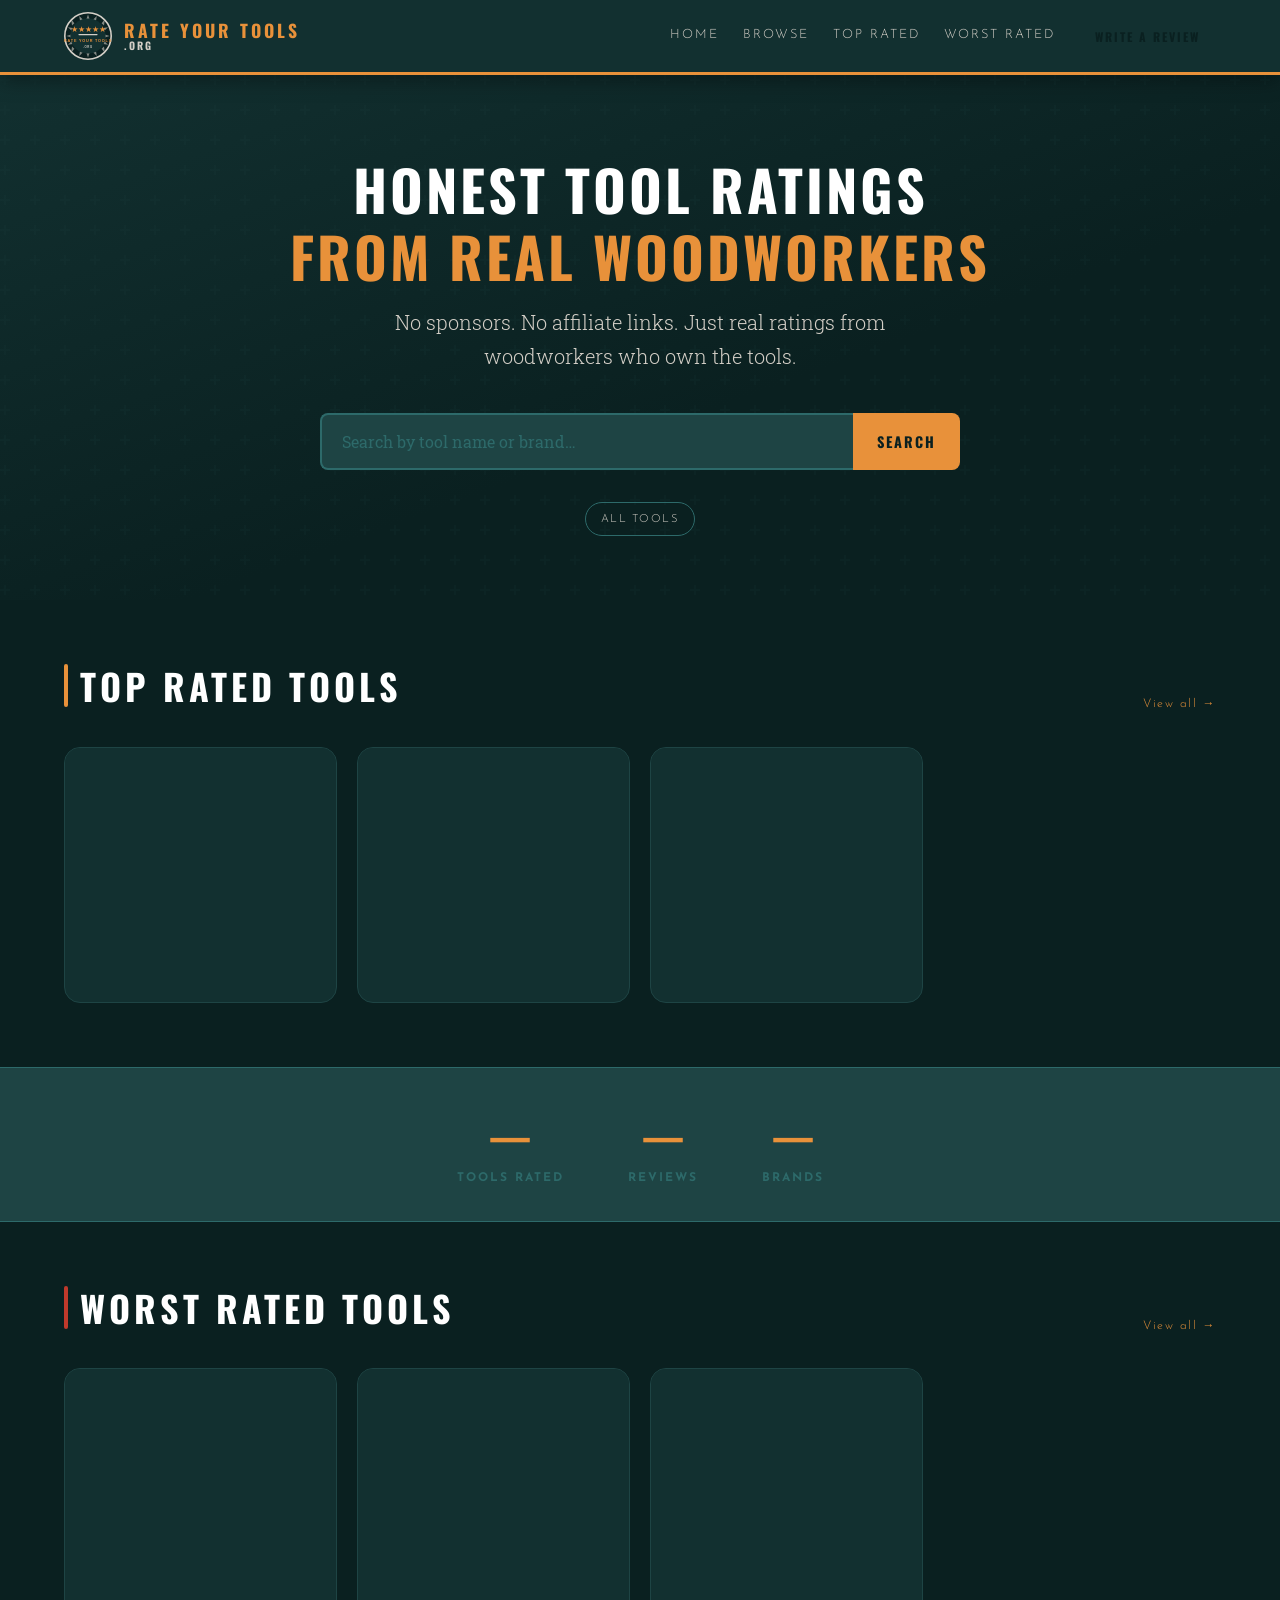
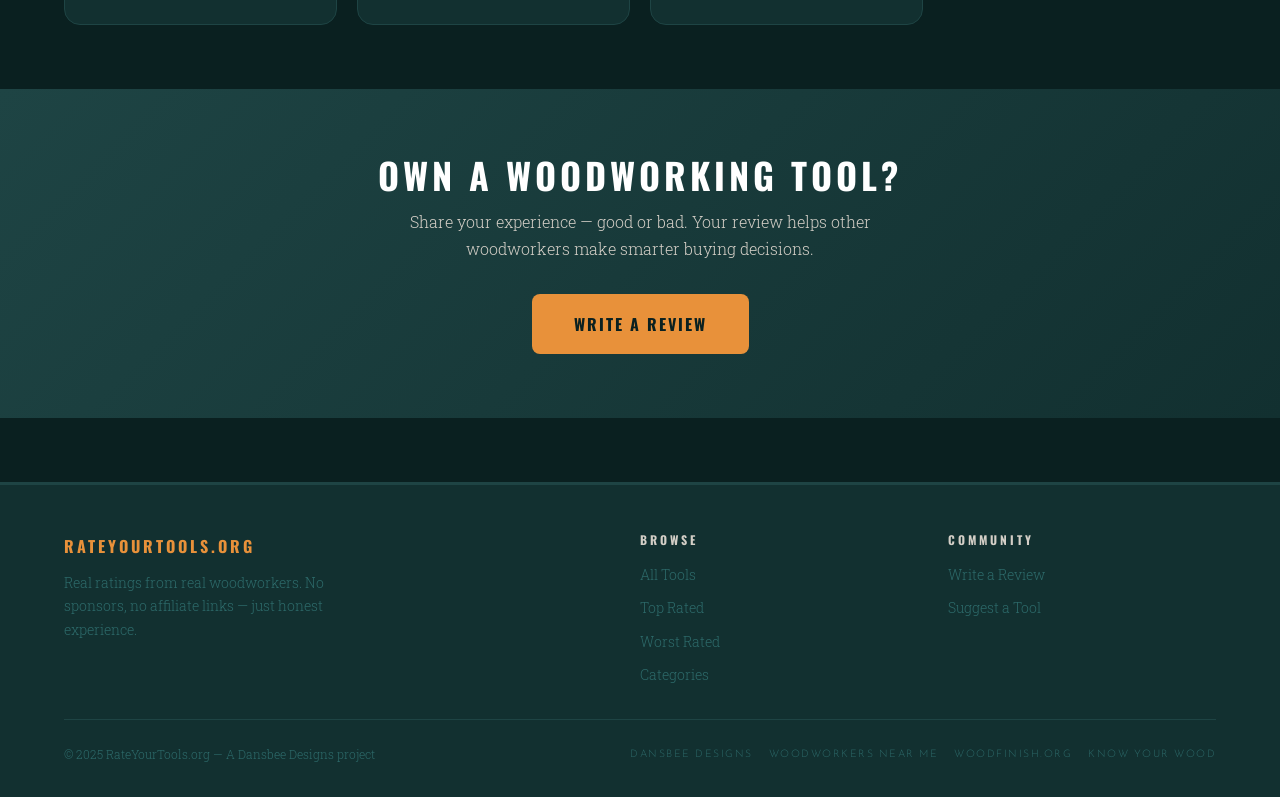
==== index.html @ c6b9b3d8 "Initial commit" ====
<!DOCTYPE html>
<html lang="en">
<head>
  <meta charset="UTF-8">
  <meta name="viewport" content="width=device-width, initial-scale=1.0">
  <title>RateYourTools.org — Honest Woodworking Tool Reviews</title>
  <meta name="description" content="Real ratings from real woodworkers. Search thousands of tools, compare brands, and find out what actually works in the shop.">
  <meta property="og:title" content="RateYourTools.org">
  <meta property="og:description" content="Honest woodworking tool ratings from real woodworkers.">
  <meta property="og:type" content="website">
  <link rel="stylesheet" href="/css/style.css">
  <link rel="icon" href="data:image/svg+xml,<svg xmlns='http://www.w3.org/2000/svg' viewBox='0 0 100 100'><text y='.9em' font-size='90'>⭐</text></svg>">
</head>
<body>

<!-- ─── Header ─────────────────────────────────────────────────────────── -->
<header class="site-header">
  <div class="container">
    <a href="/" class="site-logo">
      <svg viewBox="0 0 120 120" xmlns="http://www.w3.org/2000/svg" aria-label="RateYourTools logo">
        <!-- Outer ring -->
        <circle cx="60" cy="60" r="58" fill="#0A2020" stroke="#D4CFC7" stroke-width="4"/>
        <!-- Saw blade teeth (24 teeth) -->
        <g fill="#D4CFC7" opacity="0.6">
          <polygon points="60,6 64,18 56,18"/>
          <polygon points="60,114 64,102 56,102"/>
          <polygon points="6,60 18,64 18,56"/>
          <polygon points="114,60 102,64 102,56"/>
          <polygon points="18,18 26,28 20,34"/>
          <polygon points="102,18 94,28 100,34"/>
          <polygon points="18,102 26,92 20,86"/>
          <polygon points="102,102 94,92 100,86"/>
          <polygon points="10,38 22,40 19,47"/>
          <polygon points="110,38 98,40 101,47"/>
          <polygon points="10,82 22,80 19,73"/>
          <polygon points="110,82 98,80 101,73"/>
          <polygon points="38,10 40,22 47,19"/>
          <polygon points="82,10 80,22 73,19"/>
          <polygon points="38,110 40,98 47,101"/>
          <polygon points="82,110 80,98 73,101"/>
        </g>
        <!-- Inner circle -->
        <circle cx="60" cy="60" r="44" fill="#123030"/>
        <!-- Stars (5 stars) -->
        <g fill="#E8913A" font-size="16" text-anchor="middle">
          <text x="60" y="50" font-family="Arial" font-size="20">★★★★★</text>
        </g>
        <!-- Center wrench/tool icon area -->
        <rect x="36" y="55" width="48" height="3" rx="1.5" fill="#D4CFC7"/>
        <!-- Text -->
        <text x="60" y="76" font-family="Arial" font-weight="700" font-size="9.5"
              fill="#E8913A" text-anchor="middle" letter-spacing="2">RATE YOUR TOOLS</text>
        <text x="60" y="89" font-family="Arial" font-weight="700" font-size="7"
              fill="#D4CFC7" text-anchor="middle" letter-spacing="1.5">.ORG</text>
      </svg>
      <div class="site-logo-text">
        Rate Your Tools
        <span>.org</span>
      </div>
    </a>
    <button class="hamburger" aria-label="Menu" aria-expanded="false">
      <span></span><span></span><span></span>
    </button>
    <nav class="site-nav">
      <a href="/">Home</a>
      <a href="/browse.html">Browse</a>
      <a href="/browse.html?sort=top">Top Rated</a>
      <a href="/browse.html?sort=worst">Worst Rated</a>
      <button class="btn btn-outline btn-sm nav-cta" id="write-review-nav">Write a Review</button>
    </nav>
  </div>
</header>

<!-- ─── Hero ───────────────────────────────────────────────────────────── -->
<section class="hero">
  <div class="container">
    <h1>Honest Tool Ratings<br><span class="text-amber">From Real Woodworkers</span></h1>
    <p class="hero-tagline">No sponsors. No affiliate links. Just real ratings from woodworkers who own the tools.</p>

    <div class="search-bar">
      <input type="search" id="search-input" placeholder="Search by tool name or brand…" autocomplete="off" aria-label="Search tools">
      <button id="search-btn" aria-label="Search">SEARCH</button>
    </div>

    <div class="category-pills" id="category-pills">
      <a href="/browse.html" class="pill">All Tools</a>
      <!-- Populated by JS -->
    </div>
  </div>
</section>

<!-- ─── Top Rated ──────────────────────────────────────────────────────── -->
<section class="section">
  <div class="container">
    <div class="section-header">
      <h2><span class="accent-bar"></span>Top Rated Tools</h2>
      <a href="/browse.html?sort=top">View all →</a>
    </div>
    <div class="tools-grid" id="top-tools">
      <!-- Skeleton placeholders -->
      <div class="tool-card" style="pointer-events:none">
        <div class="skeleton" style="aspect-ratio:16/9"></div>
        <div class="tool-card-body" style="gap:.75rem">
          <div class="skeleton" style="height:12px;width:60%"></div>
          <div class="skeleton" style="height:18px;width:85%"></div>
          <div class="skeleton" style="height:12px;width:40%"></div>
        </div>
      </div>
      <div class="tool-card" style="pointer-events:none">
        <div class="skeleton" style="aspect-ratio:16/9"></div>
        <div class="tool-card-body" style="gap:.75rem">
          <div class="skeleton" style="height:12px;width:60%"></div>
          <div class="skeleton" style="height:18px;width:85%"></div>
          <div class="skeleton" style="height:12px;width:40%"></div>
        </div>
      </div>
      <div class="tool-card" style="pointer-events:none">
        <div class="skeleton" style="aspect-ratio:16/9"></div>
        <div class="tool-card-body" style="gap:.75rem">
          <div class="skeleton" style="height:12px;width:60%"></div>
          <div class="skeleton" style="height:18px;width:85%"></div>
          <div class="skeleton" style="height:12px;width:40%"></div>
        </div>
      </div>
    </div>
  </div>
</section>

<!-- ─── Stats Banner ───────────────────────────────────────────────────── -->
<div style="background:var(--teal-accent);border-top:1px solid var(--teal-mid);border-bottom:1px solid var(--teal-mid);padding:2rem 0;">
  <div class="container" style="display:flex;justify-content:center;gap:4rem;flex-wrap:wrap;text-align:center;">
    <div>
      <div style="font-family:var(--font-display);font-size:2.5rem;font-weight:700;color:var(--amber)" id="stat-tools">—</div>
      <div class="label text-muted">Tools Rated</div>
    </div>
    <div>
      <div style="font-family:var(--font-display);font-size:2.5rem;font-weight:700;color:var(--amber)" id="stat-reviews">—</div>
      <div class="label text-muted">Reviews</div>
    </div>
    <div>
      <div style="font-family:var(--font-display);font-size:2.5rem;font-weight:700;color:var(--amber)" id="stat-brands">—</div>
      <div class="label text-muted">Brands</div>
    </div>
  </div>
</div>

<!-- ─── Worst Rated ────────────────────────────────────────────────────── -->
<section class="section">
  <div class="container">
    <div class="section-header">
      <h2><span class="accent-bar" style="background:var(--red)"></span>Worst Rated Tools</h2>
      <a href="/browse.html?sort=worst">View all →</a>
    </div>
    <div class="tools-grid" id="worst-tools">
      <!-- Skeleton -->
      <div class="tool-card" style="pointer-events:none">
        <div class="skeleton" style="aspect-ratio:16/9"></div>
        <div class="tool-card-body" style="gap:.75rem">
          <div class="skeleton" style="height:12px;width:60%"></div>
          <div class="skeleton" style="height:18px;width:85%"></div>
          <div class="skeleton" style="height:12px;width:40%"></div>
        </div>
      </div>
      <div class="tool-card" style="pointer-events:none">
        <div class="skeleton" style="aspect-ratio:16/9"></div>
        <div class="tool-card-body" style="gap:.75rem">
          <div class="skeleton" style="height:12px;width:60%"></div>
          <div class="skeleton" style="height:18px;width:85%"></div>
          <div class="skeleton" style="height:12px;width:40%"></div>
        </div>
      </div>
      <div class="tool-card" style="pointer-events:none">
        <div class="skeleton" style="aspect-ratio:16/9"></div>
        <div class="tool-card-body" style="gap:.75rem">
          <div class="skeleton" style="height:12px;width:60%"></div>
          <div class="skeleton" style="height:18px;width:85%"></div>
          <div class="skeleton" style="height:12px;width:40%"></div>
        </div>
      </div>
    </div>
  </div>
</section>

<!-- ─── CTA ────────────────────────────────────────────────────────────── -->
<section style="background:linear-gradient(135deg,var(--teal-accent),var(--teal-dark));padding:4rem 0;text-align:center;">
  <div class="container">
    <h2 style="margin-bottom:.75rem">Own a Woodworking Tool?</h2>
    <p style="color:var(--cream);margin-bottom:2rem;max-width:480px;margin-left:auto;margin-right:auto;">
      Share your experience — good or bad. Your review helps other woodworkers make smarter buying decisions.
    </p>
    <button class="btn btn-primary" id="write-review-cta" style="font-size:1rem;padding:1rem 2.5rem">
      Write a Review
    </button>
  </div>
</section>

<!-- ─── Footer ─────────────────────────────────────────────────────────── -->
<footer class="site-footer">
  <div class="container">
    <div class="footer-grid">
      <div class="footer-brand">
        <div style="font-family:var(--font-display);font-weight:700;letter-spacing:3px;font-size:1rem;color:var(--amber)">RATEYOURTOOLS.ORG</div>
        <p>Real ratings from real woodworkers. No sponsors, no affiliate links — just honest experience.</p>
      </div>
      <div class="footer-links">
        <h4>Browse</h4>
        <ul>
          <li><a href="/browse.html">All Tools</a></li>
          <li><a href="/browse.html?sort=top">Top Rated</a></li>
          <li><a href="/browse.html?sort=worst">Worst Rated</a></li>
          <li><a href="/browse.html?view=categories">Categories</a></li>
        </ul>
      </div>
      <div class="footer-links">
        <h4>Community</h4>
        <ul>
          <li><a href="#" id="footer-write-review">Write a Review</a></li>
          <li><a href="#" id="footer-suggest">Suggest a Tool</a></li>
        </ul>
      </div>
    </div>
    <div class="footer-bottom">
      <p>© 2025 RateYourTools.org — A Dansbee Designs project</p>
      <div class="constellation-links">
        <a href="https://dansbeedesigns.com" target="_blank" rel="noopener">Dansbee Designs</a>
        <a href="https://woodworkersnearme.org" target="_blank" rel="noopener">Woodworkers Near Me</a>
        <a href="https://woodfinish.org" target="_blank" rel="noopener">WoodFinish.org</a>
        <a href="https://knowyourwood.com" target="_blank" rel="noopener">Know Your Wood</a>
      </div>
    </div>
  </div>
</footer>

<!-- ─── Auth Modal (injected by JS) ───────────────────────────────────── -->
<!-- ─── Review Modal ───────────────────────────────────────────────────── -->
<div class="modal-backdrop" id="review-modal" role="dialog" aria-modal="true">
  <div class="modal" style="max-width:640px">
    <div class="modal-header">
      <span class="modal-title">Write a Review</span>
      <button class="modal-close" aria-label="Close">✕</button>
    </div>
    <div class="modal-body">
      <p style="font-size:.85rem;color:var(--teal-mid);margin-bottom:1.25rem">
        Start typing to find the tool you want to review.
      </p>
      <div class="form-group">
        <label for="review-tool-search">Search for a Tool</label>
        <input type="search" id="review-tool-search" class="form-control" placeholder="e.g. DeWalt DWE7491RS…">
        <div id="review-tool-results" style="margin-top:.5rem;display:flex;flex-direction:column;gap:.25rem;max-height:200px;overflow-y:auto"></div>
      </div>
      <div id="review-form-inner" class="hidden">
        <div id="review-selected-tool" style="background:var(--teal-accent);border-radius:8px;padding:.75rem 1rem;margin-bottom:1rem;font-size:.9rem">
        </div>
        <div class="form-group">
          <label>Your Rating</label>
          <div id="review-stars-container"></div>
          <input type="hidden" id="review-rating" value="0">
        </div>
        <div class="form-group">
          <label for="review-title">Review Title (optional)</label>
          <input type="text" id="review-title" class="form-control" placeholder="e.g. Great saw for the price" maxlength="120">
        </div>
        <div class="form-group">
          <label for="review-body">Your Review</label>
          <textarea id="review-body" class="form-control" rows="5" placeholder="What did you like or dislike? How long have you owned it? Would you buy it again?" maxlength="3000"></textarea>
          <div style="text-align:right;font-size:.75rem;color:var(--teal-mid);margin-top:.25rem"><span id="review-char-count">0</span>/3000</div>
        </div>
        <div class="form-group">
          <label>Photos & Videos (optional — max 5)</label>
          <div class="upload-zone" id="upload-zone">
            <input type="file" id="upload-input" multiple accept="image/jpeg,image/png,image/webp,video/mp4,video/quicktime,video/webm">
            <div style="font-size:2rem;margin-bottom:.5rem">📷</div>
            <div>Click or drag to upload</div>
            <div class="upload-zone-label">JPEG, PNG, WebP up to 10 MB &nbsp;·&nbsp; MP4, MOV, WebM up to 200 MB</div>
          </div>
          <div class="upload-previews" id="upload-previews"></div>
        </div>
      </div>
    </div>
    <div class="modal-footer" id="review-modal-footer">
      <button class="btn btn-ghost btn-sm modal-close">Cancel</button>
      <button class="btn btn-primary" id="review-submit" disabled>Submit Review</button>
    </div>
  </div>
</div>

<!-- ─── Suggest Tool Modal ─────────────────────────────────────────────── -->
<div class="modal-backdrop" id="suggest-modal" role="dialog" aria-modal="true">
  <div class="modal">
    <div class="modal-header">
      <span class="modal-title">Suggest a Tool</span>
      <button class="modal-close" aria-label="Close">✕</button>
    </div>
    <div class="modal-body">
      <p style="font-size:.85rem;color:var(--cream);margin-bottom:1.25rem">
        Don't see a tool listed? Let us know and we'll add it.
      </p>
      <div class="form-group">
        <label for="suggest-brand">Brand</label>
        <input type="text" id="suggest-brand" class="form-control" placeholder="e.g. SawStop" maxlength="80">
      </div>
      <div class="form-group">
        <label for="suggest-name">Tool Name / Model</label>
        <input type="text" id="suggest-name" class="form-control" placeholder="e.g. Contractor Table Saw ICS51230" maxlength="160">
      </div>
      <div class="form-group">
        <label for="suggest-category">Category (optional)</label>
        <input type="text" id="suggest-category" class="form-control" placeholder="e.g. Table Saw" maxlength="80">
      </div>
    </div>
    <div class="modal-footer">
      <button class="btn btn-ghost btn-sm modal-close">Cancel</button>
      <button class="btn btn-primary" id="suggest-submit">Submit Suggestion</button>
    </div>
  </div>
</div>

<script type="module">
import { API, Auth, toast, openModal, closeModal, requireAuth, injectAuthModal, renderStars, initInteractiveStars, getParam } from '/js/main.js';

injectAuthModal();

// ── Category pills ─────────────────────────────────────────────────────
async function loadCategories() {
  try {
    const { categories } = await API.get('/tools', { mode: 'categories' });
    const pills = document.getElementById('category-pills');
    categories.slice(0, 12).forEach(c => {
      const a = document.createElement('a');
      a.href = `/browse.html?category=${c.slug}`;
      a.className = 'pill';
      a.textContent = `${c.icon} ${c.name}`;
      pills.appendChild(a);
    });
  } catch {}
}

// ── Tool card renderer ─────────────────────────────────────────────────
function toolCard(tool, rank, worst = false) {
  const avg  = tool.avg_rating ?? 0;
  const href = `/tool.html?slug=${tool.slug}`;
  return `
    <a href="${href}" class="tool-card">
      <div class="tool-card-image">
        ${tool.image_url
          ? `<img src="${tool.image_url}" alt="${tool.name}" loading="lazy">`
          : `<span class="no-image">🔧</span>`}
        <span class="rank-badge${worst ? ' worst' : ''}">#${rank}</span>
      </div>
      <div class="tool-card-body">
        <div class="tool-card-brand">${tool.brand_name || ''}</div>
        <div class="tool-card-name">${tool.name}</div>
        <div class="tool-card-category">${tool.category_name || ''}</div>
        <div class="tool-card-footer">
          <span class="d-flex align-center gap-1">
            ${renderStars(avg)}
            <span class="rating-avg">${avg ? avg.toFixed(1) : '—'}</span>
          </span>
          <span class="review-count">${tool.review_count} review${tool.review_count !== 1 ? 's' : ''}</span>
        </div>
      </div>
    </a>`;
}

// ── Load top & worst ───────────────────────────────────────────────────
async function loadRankings() {
  try {
    const [topData, worstData, allData] = await Promise.all([
      API.get('/tools', { sort: 'top',    limit: 4 }),
      API.get('/tools', { sort: 'worst',  limit: 4 }),
      API.get('/tools', { limit: 1 }),
    ]);

    const topEl   = document.getElementById('top-tools');
    const worstEl = document.getElementById('worst-tools');

    topEl.innerHTML = topData.tools.length
      ? topData.tools.map((t, i) => toolCard(t, i + 1)).join('')
      : `<div class="empty-state"><div class="icon">🔧</div><h3>No reviews yet</h3><p>Be the first to rate a tool!</p></div>`;

    worstEl.innerHTML = worstData.tools.length
      ? worstData.tools.map((t, i) => toolCard(t, i + 1, true)).join('')
      : `<div class="empty-state"><div class="icon">🔧</div><h3>No reviews yet</h3><p>Be the first to rate a tool!</p></div>`;

    // Stats
    const brandsData = await API.get('/tools', { mode: 'brands' });
    document.getElementById('stat-tools').textContent   = allData.total.toLocaleString();
    document.getElementById('stat-brands').textContent  = brandsData.brands.filter(b => b.tool_count > 0).length.toLocaleString();

    // Count reviews (rough: sum from top tools for now)
    const reviewSum = topData.tools.reduce((s, t) => s + t.review_count, 0);
    document.getElementById('stat-reviews').textContent = (reviewSum > 0 ? reviewSum : '—').toLocaleString?.() ?? '—';
  } catch (err) {
    console.error(err);
  }
}

// ── Search ─────────────────────────────────────────────────────────────
document.getElementById('search-btn').addEventListener('click', doSearch);
document.getElementById('search-input').addEventListener('keydown', e => { if (e.key === 'Enter') doSearch(); });
function doSearch() {
  const q = document.getElementById('search-input').value.trim();
  if (q) location.href = `/browse.html?q=${encodeURIComponent(q)}`;
}

// ── Write Review flow ──────────────────────────────────────────────────
let selectedTool = null;
let uploadedUrls = [];
let starRating   = 0;

function openReviewModal() {
  requireAuth(() => {
    openModal('review-modal');
    initReviewForm();
  });
}
document.getElementById('write-review-nav').addEventListener('click', openReviewModal);
document.getElementById('write-review-cta').addEventListener('click', openReviewModal);
document.getElementById('footer-write-review').addEventListener('click', e => { e.preventDefault(); openReviewModal(); });

function initReviewForm() {
  // Star rating
  const starsEl = document.getElementById('review-stars-container');
  starsEl.innerHTML = renderStars(0, true);
  const starCtrl = initInteractiveStars(starsEl, val => {
    starRating = val;
    document.getElementById('review-rating').value = val;
    document.getElementById('review-submit').disabled = !selectedTool || val === 0;
  });

  // Char counter
  document.getElementById('review-body').addEventListener('input', function() {
    document.getElementById('review-char-count').textContent = this.value.length;
  });

  // Upload zone
  const zone  = document.getElementById('upload-zone');
  const input = document.getElementById('upload-input');
  zone.addEventListener('click', () => input.click());
  zone.addEventListener('dragover', e => { e.preventDefault(); zone.classList.add('drag-over'); });
  zone.addEventListener('dragleave', () => zone.classList.remove('drag-over'));
  zone.addEventListener('drop', e => {
    e.preventDefault();
    zone.classList.remove('drag-over');
    handleFiles([...e.dataTransfer.files]);
  });
  input.addEventListener('change', () => handleFiles([...input.files]));
}

async function handleFiles(files) {
  if (!Auth.isLoggedIn()) return;
  const previews = document.getElementById('upload-previews');
  for (const file of files) {
    if (uploadedUrls.length >= 5) { toast('Maximum 5 files allowed', 'error'); break; }
    const isVideo = file.type.startsWith('video/');
    const previewItem = document.createElement('div');
    previewItem.className = 'upload-preview-item';
    previewItem.innerHTML = `<div class="skeleton" style="width:80px;height:80px;border-radius:8px"></div>`;
    previews.appendChild(previewItem);
    try {
      const { url } = await API.upload(file);
      uploadedUrls.push(url);
      previewItem.innerHTML = isVideo
        ? `<video src="${url}" style="width:80px;height:80px;object-fit:cover;border-radius:8px;border:2px solid var(--teal-mid)"></video>
           <span class="upload-preview-remove" data-url="${url}">✕</span>`
        : `<img src="${url}" alt="Upload">
           <span class="upload-preview-remove" data-url="${url}">✕</span>`;
      previewItem.querySelector('.upload-preview-remove').addEventListener('click', () => {
        uploadedUrls = uploadedUrls.filter(u => u !== url);
        previewItem.remove();
      });
    } catch (err) {
      previewItem.remove();
      toast(err.message, 'error');
    }
  }
}

// Tool search in review modal
let searchTimeout;
document.getElementById('review-tool-search').addEventListener('input', function() {
  clearTimeout(searchTimeout);
  const q = this.value.trim();
  if (q.length < 2) { document.getElementById('review-tool-results').innerHTML = ''; return; }
  searchTimeout = setTimeout(async () => {
    try {
      const { tools } = await API.get('/tools', { q, limit: 8 });
      const results = document.getElementById('review-tool-results');
      results.innerHTML = tools.map(t => `
        <div class="tool-result-item" data-id="${t.id}" data-name="${t.brand_name} ${t.name}" data-slug="${t.slug}"
             style="padding:.5rem .75rem;border-radius:6px;cursor:pointer;font-size:.9rem;border:1px solid var(--teal-accent);
                    color:var(--cream);background:var(--teal-accent);transition:all .15s">
          <strong style="color:var(--amber)">${t.brand_name}</strong> ${t.name}
          <span style="float:right;font-size:.75rem;color:var(--teal-mid)">${t.category_name}</span>
        </div>`).join('') || `<div style="font-size:.85rem;color:var(--teal-mid);padding:.5rem">No results. <a href="#" id="suggest-from-review">Suggest this tool?</a></div>`;

      results.querySelectorAll('.tool-result-item').forEach(el => {
        el.addEventListener('mouseenter', () => el.style.borderColor = 'var(--amber)');
        el.addEventListener('mouseleave', () => el.style.borderColor = 'var(--teal-accent)');
        el.addEventListener('click', () => selectTool({ id: el.dataset.id, name: el.dataset.name, slug: el.dataset.slug }));
      });

      document.getElementById('suggest-from-review')?.addEventListener('click', e => {
        e.preventDefault();
        closeModal('review-modal');
        openSuggestModal();
      });
    } catch {}
  }, 300);
});

function selectTool(tool) {
  selectedTool = tool;
  document.getElementById('review-tool-search').value = '';
  document.getElementById('review-tool-results').innerHTML = '';
  document.getElementById('review-selected-tool').innerHTML =
    `<strong style="color:var(--amber)">Reviewing:</strong> ${tool.name}
     <a href="#" style="float:right;font-size:.8rem;color:var(--teal-mid)" id="clear-tool">Change</a>`;
  document.getElementById('review-form-inner').classList.remove('hidden');
  document.getElementById('clear-tool').addEventListener('click', e => {
    e.preventDefault(); selectedTool = null; starRating = 0;
    document.getElementById('review-form-inner').classList.add('hidden');
    document.getElementById('review-submit').disabled = true;
    uploadedUrls = [];
    document.getElementById('upload-previews').innerHTML = '';
  });
  if (starRating > 0) document.getElementById('review-submit').disabled = false;
}

document.getElementById('review-submit').addEventListener('click', async function() {
  if (!selectedTool || !starRating) return;
  const body = document.getElementById('review-body').value.trim();
  if (body.length < 10) { toast('Please write at least 10 characters in your review.', 'error'); return; }

  this.disabled = true;
  this.innerHTML = `<span class="spinner"></span> Submitting…`;
  try {
    await API.post('/reviews', {
      tool_id:    Number(selectedTool.id),
      rating:     starRating,
      title:      document.getElementById('review-title').value.trim(),
      body,
      media_urls: uploadedUrls,
    });
    closeModal('review-modal');
    toast('Review submitted! Thank you.', 'success');
    setTimeout(() => location.href = `/tool.html?slug=${selectedTool.slug}`, 1500);
  } catch (err) {
    this.disabled = false;
    this.textContent = 'Submit Review';
    toast(err.message, 'error');
  }
});

// ── Suggest Tool ───────────────────────────────────────────────────────
function openSuggestModal() {
  requireAuth(() => openModal('suggest-modal'));
}
document.getElementById('footer-suggest').addEventListener('click', e => { e.preventDefault(); openSuggestModal(); });

document.getElementById('suggest-submit').addEventListener('click', async function() {
  const brand    = document.getElementById('suggest-brand').value.trim();
  const name     = document.getElementById('suggest-name').value.trim();
  const category = document.getElementById('suggest-category').value.trim();
  if (!brand || !name) { toast('Brand and tool name are required.', 'error'); return; }
  this.disabled = true;
  try {
    const { message } = await API.post('/suggest', { brand, name, category });
    closeModal('suggest-modal');
    toast(message, 'success', 6000);
  } catch (err) {
    this.disabled = false;
    toast(err.message, 'error');
  }
});

// ── Init ───────────────────────────────────────────────────────────────
loadCategories();
loadRankings();
</script>
</body>
</html>
---- css/style.css ----
/* ─── RateYourTools.org — Brand CSS ─────────────────────────────────────────
   Colors from Dansbee Designs brand kit v3.1
   Fonts: Oswald (headings), Roboto Slab (body), Josefin Sans (labels)
   ──────────────────────────────────────────────────────────────────────────── */

@import url('https://fonts.googleapis.com/css2?family=Oswald:wght@400;600;700&family=Roboto+Slab:wght@300;400&family=Josefin+Sans:wght@700&display=swap');

/* ─── CSS Custom Properties ──────────────────────────────────────────────── */
:root {
  --teal-darkest:  #0A2020;
  --teal-dark:     #123030;
  --teal-mid:      #2D6A6A;
  --teal-accent:   #1e4444;
  --amber:         #E8913A;
  --amber-light:   #e8c49a;
  --red:           #C0392B;
  --cream:         #D4CFC7;
  --white:         #ffffff;

  --font-display: 'Oswald', sans-serif;
  --font-body:    'Roboto Slab', serif;
  --font-label:   'Josefin Sans', sans-serif;

  --radius:  8px;
  --radius-lg: 16px;
  --shadow:  0 4px 20px rgba(0,0,0,0.4);
  --transition: 200ms ease;
}

/* ─── Reset ──────────────────────────────────────────────────────────────── */
*, *::before, *::after { box-sizing: border-box; margin: 0; padding: 0; }
html { scroll-behavior: smooth; }
body {
  background: var(--teal-darkest);
  color: var(--cream);
  font-family: var(--font-body);
  font-weight: 300;
  line-height: 1.7;
  min-height: 100vh;
}
a { color: var(--amber); text-decoration: none; transition: color var(--transition); }
a:hover { color: var(--amber-light); }
img { max-width: 100%; display: block; }
button { cursor: pointer; border: none; background: none; font-family: inherit; }
input, textarea, select {
  font-family: var(--font-body);
  font-size: 1rem;
}

/* ─── Typography ─────────────────────────────────────────────────────────── */
h1, h2, h3, h4 {
  font-family: var(--font-display);
  font-weight: 700;
  text-transform: uppercase;
  letter-spacing: 3px;
  color: var(--white);
  line-height: 1.2;
}
h1 { font-size: clamp(2rem, 5vw, 3.5rem); }
h2 { font-size: clamp(1.5rem, 3vw, 2.25rem); letter-spacing: 4px; }
h3 { font-size: 1.25rem; letter-spacing: 2px; }
h4 { font-size: 1rem; letter-spacing: 2px; }

.label {
  font-family: var(--font-label);
  font-weight: 700;
  text-transform: uppercase;
  letter-spacing: 2px;
  font-size: 0.75rem;
}

/* ─── Layout ─────────────────────────────────────────────────────────────── */
.container {
  max-width: 1200px;
  margin: 0 auto;
  padding: 0 1.5rem;
}
.section {
  padding: 4rem 0;
}
.section + .section {
  border-top: 1px solid var(--teal-accent);
}

/* ─── Header / Nav ───────────────────────────────────────────────────────── */
.site-header {
  background: var(--teal-dark);
  border-bottom: 3px solid var(--amber);
  position: sticky;
  top: 0;
  z-index: 100;
  box-shadow: var(--shadow);
}
.site-header .container {
  display: flex;
  align-items: center;
  justify-content: space-between;
  gap: 1.5rem;
  padding-top: 0.75rem;
  padding-bottom: 0.75rem;
}
.site-logo {
  display: flex;
  align-items: center;
  gap: 0.75rem;
  text-decoration: none;
}
.site-logo svg { width: 48px; height: 48px; flex-shrink: 0; }
.site-logo-text {
  font-family: var(--font-display);
  font-weight: 700;
  font-size: 1.1rem;
  letter-spacing: 3px;
  text-transform: uppercase;
  color: var(--amber);
  line-height: 1.1;
}
.site-logo-text span {
  display: block;
  font-size: 0.65rem;
  color: var(--cream);
  letter-spacing: 2px;
}
.site-nav {
  display: flex;
  align-items: center;
  gap: 1.5rem;
}
.site-nav a {
  font-family: var(--font-label);
  font-size: 0.8rem;
  letter-spacing: 2px;
  text-transform: uppercase;
  color: var(--cream);
  padding: 0.25rem 0;
  border-bottom: 2px solid transparent;
  transition: all var(--transition);
}
.site-nav a:hover, .site-nav a.active {
  color: var(--amber);
  border-bottom-color: var(--amber);
}
.nav-cta {
  background: var(--amber);
  color: var(--teal-darkest) !important;
  border: none !important;
  padding: 0.5rem 1rem !important;
  border-radius: var(--radius);
  font-weight: 700;
}
.nav-cta:hover {
  background: var(--amber-light) !important;
  color: var(--teal-darkest) !important;
}
.hamburger {
  display: none;
  flex-direction: column;
  gap: 5px;
  padding: 4px;
}
.hamburger span {
  display: block;
  width: 24px;
  height: 2px;
  background: var(--cream);
  border-radius: 2px;
  transition: all var(--transition);
}
@media (max-width: 768px) {
  .hamburger { display: flex; }
  .site-nav {
    display: none;
    position: absolute;
    top: 100%;
    left: 0; right: 0;
    background: var(--teal-dark);
    flex-direction: column;
    padding: 1rem 1.5rem;
    border-bottom: 3px solid var(--amber);
    gap: 0.75rem;
  }
  .site-nav.open { display: flex; }
}

/* ─── Hero ───────────────────────────────────────────────────────────────── */
.hero {
  background: linear-gradient(160deg, var(--teal-dark) 0%, var(--teal-darkest) 60%);
  padding: 5rem 0 4rem;
  text-align: center;
  position: relative;
  overflow: hidden;
}
.hero::before {
  content: '';
  position: absolute;
  inset: 0;
  background: url("data:image/svg+xml,%3Csvg width='60' height='60' viewBox='0 0 60 60' xmlns='http://www.w3.org/2000/svg'%3E%3Cg fill='none' fill-rule='evenodd'%3E%3Cg fill='%231e4444' fill-opacity='0.4'%3E%3Cpath d='M36 34v-4h-2v4h-4v2h4v4h2v-4h4v-2h-4zm0-30V0h-2v4h-4v2h4v4h2V6h4V4h-4zM6 34v-4H4v4H0v2h4v4h2v-4h4v-2H6zM6 4V0H4v4H0v2h4v4h2V6h4V4H6z'/%3E%3C/g%3E%3C/g%3E%3C/svg%3E");
  opacity: 0.3;
}
.hero-badge { margin: 0 auto 2rem; width: 140px; height: 140px; position: relative; z-index: 1; }
.hero-tagline {
  font-family: var(--font-body);
  font-weight: 300;
  font-size: clamp(1rem, 2vw, 1.25rem);
  color: var(--cream);
  margin: 1rem auto 2.5rem;
  max-width: 500px;
  position: relative;
  z-index: 1;
}
.hero h1 { position: relative; z-index: 1; }

/* ─── Search Bar ─────────────────────────────────────────────────────────── */
.search-bar {
  display: flex;
  max-width: 640px;
  margin: 0 auto;
  position: relative;
  z-index: 1;
}
.search-bar input {
  flex: 1;
  padding: 1rem 1.25rem;
  background: var(--teal-accent);
  border: 2px solid var(--teal-mid);
  border-right: none;
  border-radius: var(--radius) 0 0 var(--radius);
  color: var(--white);
  font-size: 1rem;
  outline: none;
  transition: border-color var(--transition);
}
.search-bar input::placeholder { color: var(--teal-mid); }
.search-bar input:focus { border-color: var(--amber); }
.search-bar button {
  padding: 1rem 1.5rem;
  background: var(--amber);
  color: var(--teal-darkest);
  font-family: var(--font-display);
  font-weight: 700;
  font-size: 0.9rem;
  letter-spacing: 2px;
  text-transform: uppercase;
  border-radius: 0 var(--radius) var(--radius) 0;
  transition: background var(--transition);
}
.search-bar button:hover { background: var(--amber-light); }

/* ─── Category Pills ─────────────────────────────────────────────────────── */
.category-pills {
  display: flex;
  flex-wrap: wrap;
  gap: 0.5rem;
  justify-content: center;
  margin: 2rem 0 0;
  position: relative;
  z-index: 1;
}
.pill {
  font-family: var(--font-label);
  font-size: 0.7rem;
  letter-spacing: 1.5px;
  text-transform: uppercase;
  padding: 0.4rem 0.9rem;
  border: 1px solid var(--teal-mid);
  border-radius: 999px;
  color: var(--cream);
  background: transparent;
  transition: all var(--transition);
  cursor: pointer;
  text-decoration: none;
  display: inline-block;
}
.pill:hover, .pill.active {
  background: var(--amber);
  border-color: var(--amber);
  color: var(--teal-darkest);
}

/* ─── Section Headers ────────────────────────────────────────────────────── */
.section-header {
  display: flex;
  align-items: baseline;
  justify-content: space-between;
  margin-bottom: 2rem;
  gap: 1rem;
}
.section-header h2 {
  display: flex;
  align-items: center;
  gap: 0.75rem;
}
.section-header h2 .accent-bar {
  display: inline-block;
  width: 4px;
  height: 1.2em;
  background: var(--amber);
  border-radius: 2px;
  flex-shrink: 0;
}
.section-header a {
  font-family: var(--font-label);
  font-size: 0.75rem;
  letter-spacing: 1.5px;
  white-space: nowrap;
}

/* ─── Tool Cards ─────────────────────────────────────────────────────────── */
.tools-grid {
  display: grid;
  grid-template-columns: repeat(auto-fill, minmax(260px, 1fr));
  gap: 1.25rem;
}
.tool-card {
  background: var(--teal-dark);
  border: 1px solid var(--teal-accent);
  border-radius: var(--radius-lg);
  overflow: hidden;
  transition: transform var(--transition), box-shadow var(--transition), border-color var(--transition);
  display: flex;
  flex-direction: column;
  cursor: pointer;
  text-decoration: none;
  color: inherit;
}
.tool-card:hover {
  transform: translateY(-3px);
  box-shadow: 0 8px 32px rgba(0,0,0,0.5);
  border-color: var(--amber);
}
.tool-card-image {
  aspect-ratio: 16/9;
  background: var(--teal-accent);
  display: flex;
  align-items: center;
  justify-content: center;
  overflow: hidden;
  position: relative;
}
.tool-card-image img {
  width: 100%;
  height: 100%;
  object-fit: cover;
}
.tool-card-image .no-image {
  font-size: 3rem;
  opacity: 0.3;
}
.rank-badge {
  position: absolute;
  top: 0.5rem;
  left: 0.5rem;
  background: var(--amber);
  color: var(--teal-darkest);
  font-family: var(--font-display);
  font-weight: 700;
  font-size: 0.85rem;
  letter-spacing: 1px;
  padding: 0.2rem 0.6rem;
  border-radius: var(--radius);
}
.rank-badge.worst { background: var(--red); color: var(--white); }
.tool-card-body {
  padding: 1rem 1.25rem 1.25rem;
  flex: 1;
  display: flex;
  flex-direction: column;
  gap: 0.5rem;
}
.tool-card-brand {
  font-family: var(--font-label);
  font-size: 0.7rem;
  letter-spacing: 2px;
  text-transform: uppercase;
  color: var(--amber);
}
.tool-card-name {
  font-family: var(--font-display);
  font-weight: 700;
  font-size: 1.05rem;
  letter-spacing: 1px;
  text-transform: uppercase;
  color: var(--white);
  line-height: 1.3;
}
.tool-card-category {
  font-size: 0.8rem;
  color: var(--teal-mid);
}
.tool-card-footer {
  display: flex;
  align-items: center;
  justify-content: space-between;
  margin-top: auto;
  padding-top: 0.75rem;
  border-top: 1px solid var(--teal-accent);
}
.review-count {
  font-size: 0.75rem;
  color: var(--teal-mid);
}

/* ─── Star Rating ────────────────────────────────────────────────────────── */
.stars {
  display: inline-flex;
  gap: 2px;
  line-height: 1;
}
.stars .star {
  color: var(--teal-accent);
  font-size: 1rem;
  transition: color var(--transition);
}
.stars .star.filled { color: var(--amber); }
.stars .star.half {
  position: relative;
  color: var(--teal-accent);
}
.stars .star.half::before {
  content: '★';
  position: absolute;
  left: 0;
  width: 50%;
  overflow: hidden;
  color: var(--amber);
}
.stars.interactive .star { cursor: pointer; font-size: 1.5rem; }
.stars.interactive .star:hover { transform: scale(1.2); }

.rating-avg {
  font-family: var(--font-display);
  font-weight: 700;
  font-size: 1.25rem;
  color: var(--amber);
}

/* ─── Buttons ────────────────────────────────────────────────────────────── */
.btn {
  display: inline-flex;
  align-items: center;
  gap: 0.5rem;
  padding: 0.75rem 1.5rem;
  font-family: var(--font-display);
  font-weight: 700;
  font-size: 0.9rem;
  letter-spacing: 2px;
  text-transform: uppercase;
  border-radius: var(--radius);
  transition: all var(--transition);
  cursor: pointer;
  border: 2px solid transparent;
  text-decoration: none;
}
.btn-primary {
  background: var(--amber);
  color: var(--teal-darkest);
}
.btn-primary:hover {
  background: var(--amber-light);
  color: var(--teal-darkest);
}
.btn-outline {
  background: transparent;
  color: var(--amber);
  border-color: var(--amber);
}
.btn-outline:hover {
  background: var(--amber);
  color: var(--teal-darkest);
}
.btn-ghost {
  background: transparent;
  color: var(--cream);
  border-color: var(--teal-mid);
}
.btn-ghost:hover {
  border-color: var(--cream);
}
.btn-danger {
  background: var(--red);
  color: var(--white);
}
.btn-sm {
  padding: 0.4rem 0.9rem;
  font-size: 0.75rem;
}
.btn:disabled {
  opacity: 0.5;
  cursor: not-allowed;
}

/* ─── Forms ──────────────────────────────────────────────────────────────── */
.form-group {
  display: flex;
  flex-direction: column;
  gap: 0.4rem;
  margin-bottom: 1.25rem;
}
.form-group label {
  font-family: var(--font-label);
  font-size: 0.75rem;
  letter-spacing: 2px;
  text-transform: uppercase;
  color: var(--cream);
}
.form-control {
  padding: 0.75rem 1rem;
  background: var(--teal-accent);
  border: 2px solid var(--teal-mid);
  border-radius: var(--radius);
  color: var(--white);
  font-size: 0.95rem;
  outline: none;
  transition: border-color var(--transition);
  width: 100%;
}
.form-control::placeholder { color: var(--teal-mid); }
.form-control:focus { border-color: var(--amber); }
textarea.form-control { resize: vertical; min-height: 120px; }
select.form-control {
  appearance: none;
  background-image: url("data:image/svg+xml,%3Csvg xmlns='http://www.w3.org/2000/svg' width='12' height='8' viewBox='0 0 12 8'%3E%3Cpath d='M6 8L0 0h12z' fill='%23E8913A'/%3E%3C/svg%3E");
  background-repeat: no-repeat;
  background-position: right 1rem center;
  padding-right: 2.5rem;
}

/* ─── File Upload ────────────────────────────────────────────────────────── */
.upload-zone {
  border: 2px dashed var(--teal-mid);
  border-radius: var(--radius);
  padding: 2rem;
  text-align: center;
  cursor: pointer;
  transition: all var(--transition);
  background: var(--teal-accent);
}
.upload-zone:hover, .upload-zone.drag-over {
  border-color: var(--amber);
  background: rgba(232, 145, 58, 0.08);
}
.upload-zone input { display: none; }
.upload-zone-label {
  font-size: 0.85rem;
  color: var(--teal-mid);
  margin-top: 0.5rem;
}
.upload-previews {
  display: flex;
  flex-wrap: wrap;
  gap: 0.5rem;
  margin-top: 1rem;
}
.upload-preview {
  width: 80px;
  height: 80px;
  border-radius: var(--radius);
  object-fit: cover;
  border: 2px solid var(--teal-mid);
  position: relative;
}
.upload-preview-item {
  position: relative;
  width: 80px;
  height: 80px;
}
.upload-preview-item img, .upload-preview-item video {
  width: 100%;
  height: 100%;
  object-fit: cover;
  border-radius: var(--radius);
  border: 2px solid var(--teal-mid);
}
.upload-preview-remove {
  position: absolute;
  top: -6px;
  right: -6px;
  width: 20px;
  height: 20px;
  background: var(--red);
  border-radius: 50%;
  display: flex;
  align-items: center;
  justify-content: center;
  font-size: 12px;
  color: white;
  cursor: pointer;
  line-height: 1;
}

/* ─── Reviews ────────────────────────────────────────────────────────────── */
.review-card {
  background: var(--teal-dark);
  border: 1px solid var(--teal-accent);
  border-radius: var(--radius-lg);
  padding: 1.5rem;
  display: flex;
  flex-direction: column;
  gap: 0.75rem;
}
.review-header {
  display: flex;
  align-items: flex-start;
  justify-content: space-between;
  gap: 1rem;
  flex-wrap: wrap;
}
.review-meta {
  display: flex;
  align-items: center;
  gap: 0.75rem;
  flex-wrap: wrap;
}
.review-avatar {
  width: 36px;
  height: 36px;
  background: var(--teal-mid);
  border-radius: 50%;
  display: flex;
  align-items: center;
  justify-content: center;
  font-family: var(--font-display);
  font-size: 0.85rem;
  font-weight: 700;
  color: var(--white);
  flex-shrink: 0;
}
.review-email {
  font-size: 0.8rem;
  color: var(--teal-mid);
}
.review-date {
  font-size: 0.75rem;
  color: var(--teal-mid);
}
.review-title {
  font-family: var(--font-display);
  font-weight: 600;
  font-size: 1rem;
  letter-spacing: 1px;
  text-transform: uppercase;
  color: var(--white);
}
.review-body {
  font-size: 0.9rem;
  line-height: 1.7;
  color: var(--cream);
}
.review-media {
  display: flex;
  flex-wrap: wrap;
  gap: 0.5rem;
  margin-top: 0.5rem;
}
.review-media img, .review-media video {
  width: 100px;
  height: 100px;
  object-fit: cover;
  border-radius: var(--radius);
  border: 1px solid var(--teal-accent);
  cursor: pointer;
}
.review-helpful {
  display: flex;
  align-items: center;
  gap: 0.75rem;
  padding-top: 0.75rem;
  border-top: 1px solid var(--teal-accent);
}
.helpful-btn {
  display: flex;
  align-items: center;
  gap: 0.4rem;
  font-size: 0.8rem;
  color: var(--teal-mid);
  padding: 0.3rem 0.75rem;
  border: 1px solid var(--teal-accent);
  border-radius: 999px;
  transition: all var(--transition);
  cursor: pointer;
  background: transparent;
  font-family: var(--font-body);
}
.helpful-btn:hover { border-color: var(--amber); color: var(--amber); }
.helpful-btn.voted { border-color: var(--amber); color: var(--amber); background: rgba(232,145,58,0.1); }

/* ─── Modal ──────────────────────────────────────────────────────────────── */
.modal-backdrop {
  position: fixed;
  inset: 0;
  background: rgba(0,0,0,0.7);
  z-index: 1000;
  display: flex;
  align-items: center;
  justify-content: center;
  padding: 1rem;
  opacity: 0;
  pointer-events: none;
  transition: opacity var(--transition);
}
.modal-backdrop.open {
  opacity: 1;
  pointer-events: all;
}
.modal {
  background: var(--teal-dark);
  border: 1px solid var(--teal-mid);
  border-radius: var(--radius-lg);
  width: 100%;
  max-width: 540px;
  max-height: 90vh;
  overflow-y: auto;
  transform: translateY(20px);
  transition: transform var(--transition);
  box-shadow: 0 20px 60px rgba(0,0,0,0.6);
}
.modal-backdrop.open .modal { transform: translateY(0); }
.modal-header {
  padding: 1.5rem 1.5rem 1rem;
  border-bottom: 1px solid var(--teal-accent);
  display: flex;
  align-items: center;
  justify-content: space-between;
}
.modal-title {
  font-family: var(--font-display);
  font-weight: 700;
  font-size: 1.1rem;
  letter-spacing: 3px;
  text-transform: uppercase;
  color: var(--amber);
}
.modal-close {
  background: none;
  border: none;
  color: var(--teal-mid);
  font-size: 1.5rem;
  cursor: pointer;
  line-height: 1;
  transition: color var(--transition);
  padding: 0 0.25rem;
}
.modal-close:hover { color: var(--cream); }
.modal-body { padding: 1.5rem; }
.modal-footer {
  padding: 1rem 1.5rem;
  border-top: 1px solid var(--teal-accent);
  display: flex;
  gap: 0.75rem;
  justify-content: flex-end;
}

/* ─── Rating Breakdown ───────────────────────────────────────────────────── */
.rating-breakdown { display: flex; flex-direction: column; gap: 0.4rem; }
.rating-row {
  display: grid;
  grid-template-columns: 1.5rem 1fr 3rem;
  gap: 0.5rem;
  align-items: center;
  font-size: 0.8rem;
  color: var(--cream);
}
.rating-bar {
  height: 8px;
  background: var(--teal-accent);
  border-radius: 4px;
  overflow: hidden;
}
.rating-bar-fill {
  height: 100%;
  background: var(--amber);
  border-radius: 4px;
  transition: width 0.6s ease;
}

/* ─── Tool Detail Hero ───────────────────────────────────────────────────── */
.tool-hero {
  background: var(--teal-dark);
  border-bottom: 1px solid var(--teal-accent);
  padding: 3rem 0;
}
.tool-hero-inner {
  display: grid;
  grid-template-columns: 280px 1fr;
  gap: 2.5rem;
  align-items: start;
}
.tool-hero-image {
  aspect-ratio: 4/3;
  background: var(--teal-accent);
  border-radius: var(--radius-lg);
  overflow: hidden;
  display: flex;
  align-items: center;
  justify-content: center;
}
.tool-hero-image img {
  width: 100%;
  height: 100%;
  object-fit: cover;
}
.tool-hero-image .no-image { font-size: 5rem; opacity: 0.2; }
.tool-hero-content { display: flex; flex-direction: column; gap: 1rem; }
.tool-hero-breadcrumb {
  font-size: 0.8rem;
  color: var(--teal-mid);
  display: flex;
  gap: 0.5rem;
}
.tool-hero-breadcrumb a { color: var(--amber); }
.tool-hero-brand {
  font-family: var(--font-label);
  letter-spacing: 3px;
  text-transform: uppercase;
  font-size: 0.8rem;
  color: var(--amber);
}
.tool-hero-name {
  font-size: clamp(1.5rem, 3vw, 2.5rem);
}
.tool-hero-rating-summary {
  display: flex;
  align-items: center;
  gap: 1rem;
  flex-wrap: wrap;
}
@media (max-width: 680px) {
  .tool-hero-inner { grid-template-columns: 1fr; }
}

/* ─── Browse Page ────────────────────────────────────────────────────────── */
.category-grid {
  display: grid;
  grid-template-columns: repeat(auto-fill, minmax(180px, 1fr));
  gap: 1rem;
}
.category-card {
  background: var(--teal-dark);
  border: 1px solid var(--teal-accent);
  border-radius: var(--radius-lg);
  padding: 1.5rem 1rem;
  text-align: center;
  cursor: pointer;
  transition: all var(--transition);
  text-decoration: none;
  display: flex;
  flex-direction: column;
  align-items: center;
  gap: 0.75rem;
  color: inherit;
}
.category-card:hover {
  border-color: var(--amber);
  transform: translateY(-2px);
  color: inherit;
}
.category-card .icon { font-size: 2rem; }
.category-card .name {
  font-family: var(--font-display);
  font-weight: 700;
  font-size: 0.85rem;
  letter-spacing: 2px;
  text-transform: uppercase;
  color: var(--white);
}
.category-card .count {
  font-size: 0.75rem;
  color: var(--teal-mid);
}

.filter-sidebar {
  display: flex;
  flex-direction: column;
  gap: 0.5rem;
}
.filter-sidebar a {
  padding: 0.5rem 0.75rem;
  border-radius: var(--radius);
  font-size: 0.85rem;
  color: var(--cream);
  transition: all var(--transition);
  border: 1px solid transparent;
}
.filter-sidebar a:hover, .filter-sidebar a.active {
  background: var(--teal-accent);
  border-color: var(--amber);
  color: var(--amber);
}

.browse-layout {
  display: grid;
  grid-template-columns: 220px 1fr;
  gap: 2.5rem;
  align-items: start;
}
@media (max-width: 768px) {
  .browse-layout { grid-template-columns: 1fr; }
}

/* ─── Lightbox ───────────────────────────────────────────────────────────── */
.lightbox {
  position: fixed;
  inset: 0;
  background: rgba(0,0,0,0.92);
  z-index: 2000;
  display: flex;
  align-items: center;
  justify-content: center;
  padding: 2rem;
  cursor: pointer;
  opacity: 0;
  pointer-events: none;
  transition: opacity var(--transition);
}
.lightbox.open { opacity: 1; pointer-events: all; }
.lightbox img, .lightbox video {
  max-width: 100%;
  max-height: 80vh;
  border-radius: var(--radius);
  cursor: default;
}

/* ─── Toast Notifications ────────────────────────────────────────────────── */
.toast-container {
  position: fixed;
  bottom: 1.5rem;
  right: 1.5rem;
  z-index: 3000;
  display: flex;
  flex-direction: column;
  gap: 0.5rem;
  pointer-events: none;
}
.toast {
  background: var(--teal-dark);
  border: 1px solid var(--teal-mid);
  border-left: 4px solid var(--amber);
  border-radius: var(--radius);
  padding: 0.75rem 1rem;
  font-size: 0.85rem;
  max-width: 320px;
  transform: translateX(120%);
  transition: transform 0.3s ease;
  pointer-events: all;
  box-shadow: var(--shadow);
}
.toast.show { transform: translateX(0); }
.toast.error { border-left-color: var(--red); }
.toast.success { border-left-color: #27ae60; }

/* ─── Empty State ────────────────────────────────────────────────────────── */
.empty-state {
  text-align: center;
  padding: 4rem 2rem;
  color: var(--teal-mid);
}
.empty-state .icon { font-size: 3rem; margin-bottom: 1rem; }
.empty-state h3 { color: var(--cream); margin-bottom: 0.5rem; }
.empty-state p { font-size: 0.9rem; }

/* ─── Loading Skeleton ───────────────────────────────────────────────────── */
.skeleton {
  background: linear-gradient(90deg, var(--teal-dark) 25%, var(--teal-accent) 50%, var(--teal-dark) 75%);
  background-size: 400% 100%;
  animation: skeleton-shimmer 1.5s infinite;
  border-radius: var(--radius);
}
@keyframes skeleton-shimmer {
  0% { background-position: 100% 50%; }
  100% { background-position: 0% 50%; }
}

/* ─── Footer ─────────────────────────────────────────────────────────────── */
.site-footer {
  background: var(--teal-dark);
  border-top: 3px solid var(--teal-accent);
  padding: 3rem 0 2rem;
  margin-top: 4rem;
}
.footer-grid {
  display: grid;
  grid-template-columns: 2fr 1fr 1fr;
  gap: 2.5rem;
  margin-bottom: 2rem;
}
@media (max-width: 640px) {
  .footer-grid { grid-template-columns: 1fr; gap: 1.5rem; }
}
.footer-brand p {
  font-size: 0.85rem;
  color: var(--teal-mid);
  max-width: 260px;
  margin-top: 0.75rem;
}
.footer-links h4 {
  font-size: 0.75rem;
  letter-spacing: 3px;
  color: var(--cream);
  margin-bottom: 0.75rem;
}
.footer-links ul { list-style: none; display: flex; flex-direction: column; gap: 0.4rem; }
.footer-links li a { font-size: 0.85rem; color: var(--teal-mid); }
.footer-links li a:hover { color: var(--amber); }
.footer-bottom {
  border-top: 1px solid var(--teal-accent);
  padding-top: 1.5rem;
  display: flex;
  align-items: center;
  justify-content: space-between;
  gap: 1rem;
  flex-wrap: wrap;
}
.footer-bottom p {
  font-size: 0.75rem;
  color: var(--teal-mid);
}
.constellation-links {
  display: flex;
  gap: 1rem;
  flex-wrap: wrap;
}
.constellation-links a {
  font-family: var(--font-label);
  font-size: 0.65rem;
  letter-spacing: 1.5px;
  text-transform: uppercase;
  color: var(--teal-mid);
}
.constellation-links a:hover { color: var(--amber); }

/* ─── Verify Page ────────────────────────────────────────────────────────── */
.verify-page {
  min-height: 100vh;
  display: flex;
  align-items: center;
  justify-content: center;
  padding: 2rem;
}
.verify-card {
  background: var(--teal-dark);
  border: 1px solid var(--teal-mid);
  border-radius: var(--radius-lg);
  padding: 3rem 2.5rem;
  text-align: center;
  max-width: 440px;
  width: 100%;
}
.verify-icon { font-size: 3.5rem; margin-bottom: 1.5rem; }

/* ─── Suggest Tool Form ──────────────────────────────────────────────────── */
.suggest-banner {
  background: linear-gradient(135deg, var(--teal-accent), var(--teal-dark));
  border: 1px dashed var(--teal-mid);
  border-radius: var(--radius-lg);
  padding: 2rem;
  text-align: center;
  margin: 2rem 0;
}
.suggest-banner p {
  font-size: 0.9rem;
  color: var(--teal-mid);
  margin: 0.5rem 0 1.25rem;
}

/* ─── Utility Classes ────────────────────────────────────────────────────── */
.text-amber  { color: var(--amber) !important; }
.text-cream  { color: var(--cream) !important; }
.text-muted  { color: var(--teal-mid) !important; }
.text-red    { color: var(--red) !important; }
.text-center { text-align: center; }
.mt-1 { margin-top: 0.5rem; }
.mt-2 { margin-top: 1rem; }
.mt-3 { margin-top: 1.5rem; }
.mb-1 { margin-bottom: 0.5rem; }
.mb-2 { margin-bottom: 1rem; }
.d-flex { display: flex; }
.align-center { align-items: center; }
.gap-1 { gap: 0.5rem; }
.gap-2 { gap: 1rem; }
.hidden { display: none !important; }
.spinner {
  width: 20px; height: 20px;
  border: 2px solid var(--teal-mid);
  border-top-color: var(--amber);
  border-radius: 50%;
  animation: spin 0.8s linear infinite;
  display: inline-block;
}
@keyframes spin { to { transform: rotate(360deg); } }
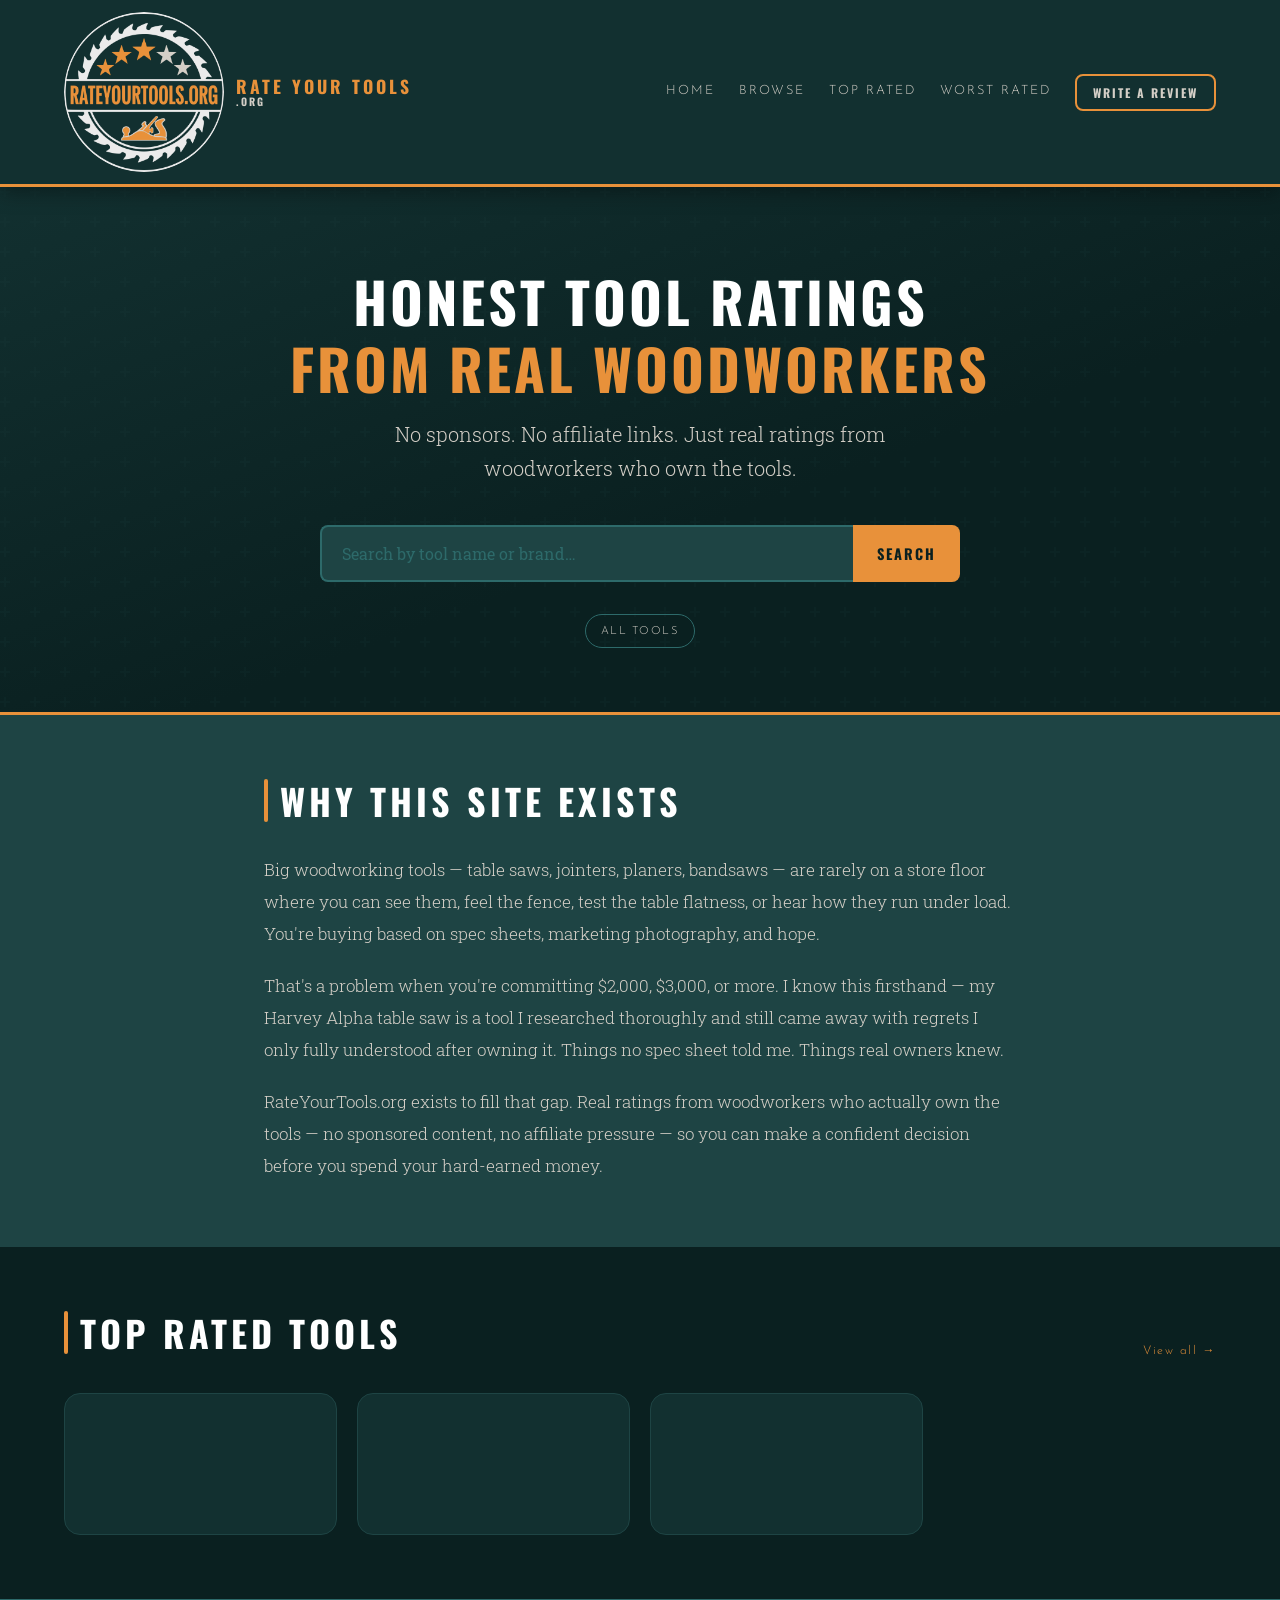
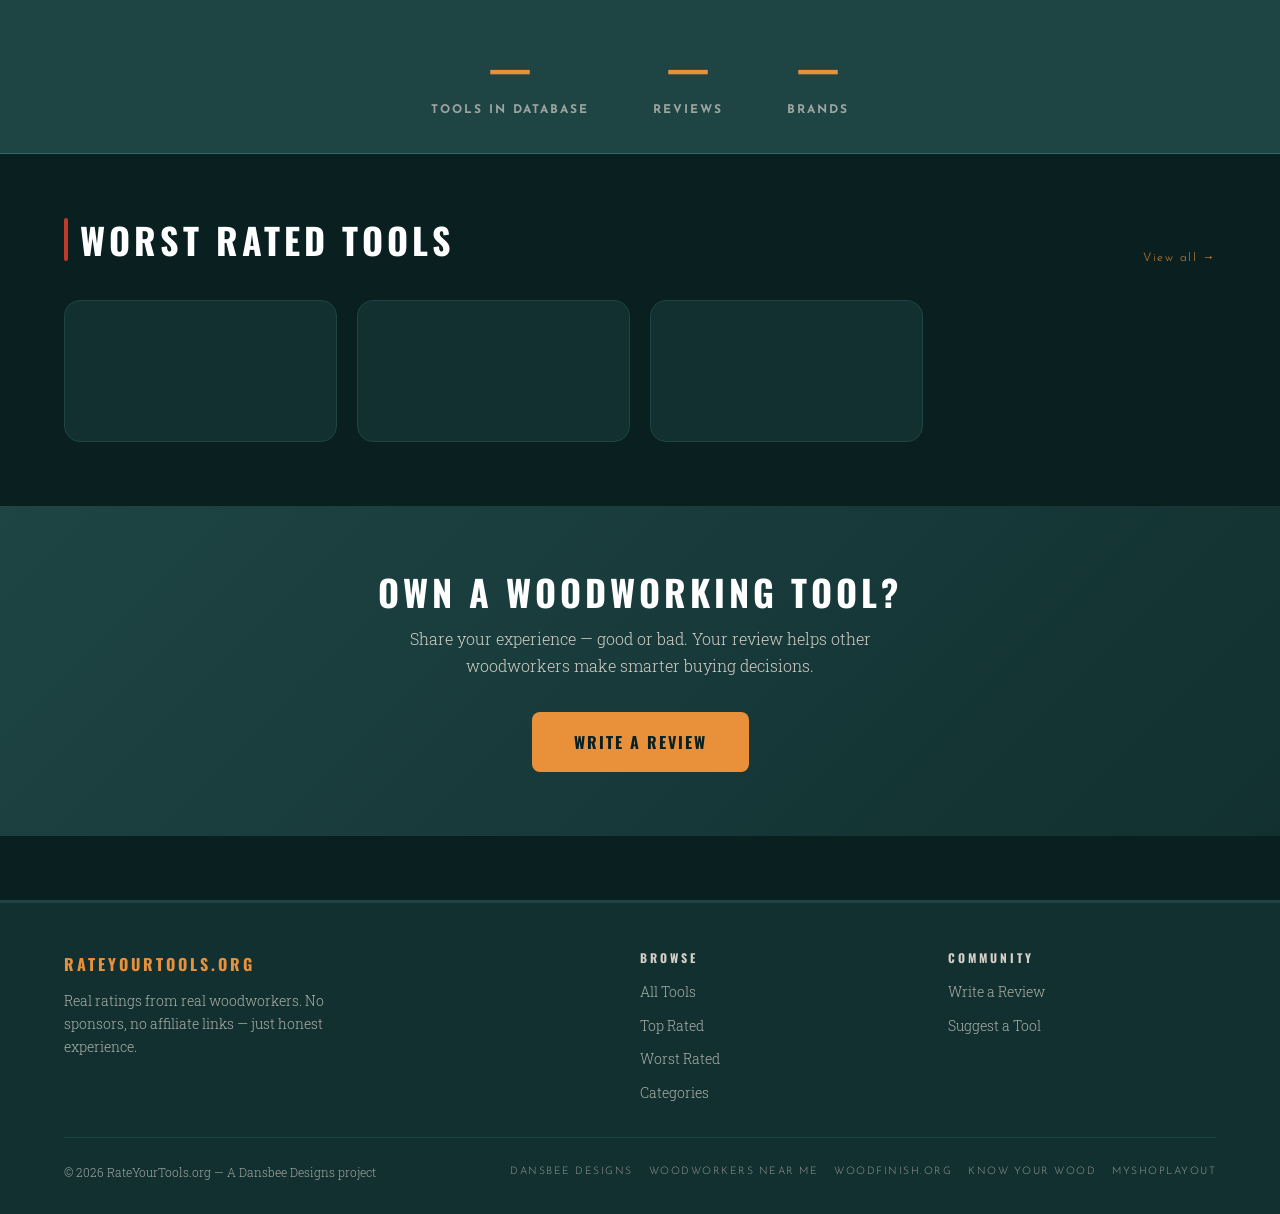
==== commit 327cf46e: "Admin dashboard, logo, UI improvements, text-only tool cards, 200+ new tools seeded" ====
--- a/index.html
+++ b/index.html
@@ -17,42 +17,7 @@
 <header class="site-header">
   <div class="container">
     <a href="/" class="site-logo">
-      <svg viewBox="0 0 120 120" xmlns="http://www.w3.org/2000/svg" aria-label="RateYourTools logo">
-        <!-- Outer ring -->
-        <circle cx="60" cy="60" r="58" fill="#0A2020" stroke="#D4CFC7" stroke-width="4"/>
-        <!-- Saw blade teeth (24 teeth) -->
-        <g fill="#D4CFC7" opacity="0.6">
-          <polygon points="60,6 64,18 56,18"/>
-          <polygon points="60,114 64,102 56,102"/>
-          <polygon points="6,60 18,64 18,56"/>
-          <polygon points="114,60 102,64 102,56"/>
-          <polygon points="18,18 26,28 20,34"/>
-          <polygon points="102,18 94,28 100,34"/>
-          <polygon points="18,102 26,92 20,86"/>
-          <polygon points="102,102 94,92 100,86"/>
-          <polygon points="10,38 22,40 19,47"/>
-          <polygon points="110,38 98,40 101,47"/>
-          <polygon points="10,82 22,80 19,73"/>
-          <polygon points="110,82 98,80 101,73"/>
-          <polygon points="38,10 40,22 47,19"/>
-          <polygon points="82,10 80,22 73,19"/>
-          <polygon points="38,110 40,98 47,101"/>
-          <polygon points="82,110 80,98 73,101"/>
-        </g>
-        <!-- Inner circle -->
-        <circle cx="60" cy="60" r="44" fill="#123030"/>
-        <!-- Stars (5 stars) -->
-        <g fill="#E8913A" font-size="16" text-anchor="middle">
-          <text x="60" y="50" font-family="Arial" font-size="20">★★★★★</text>
-        </g>
-        <!-- Center wrench/tool icon area -->
-        <rect x="36" y="55" width="48" height="3" rx="1.5" fill="#D4CFC7"/>
-        <!-- Text -->
-        <text x="60" y="76" font-family="Arial" font-weight="700" font-size="9.5"
-              fill="#E8913A" text-anchor="middle" letter-spacing="2">RATE YOUR TOOLS</text>
-        <text x="60" y="89" font-family="Arial" font-weight="700" font-size="7"
-              fill="#D4CFC7" text-anchor="middle" letter-spacing="1.5">.ORG</text>
-      </svg>
+      <img src="/rateyourtools-logo.png" alt="RateYourTools logo">
       <div class="site-logo-text">
         Rate Your Tools
         <span>.org</span>
@@ -89,6 +54,24 @@
   </div>
 </section>
 
+<!-- ─── Why This Site ────────────────────────────────────────────────────── -->
+<section class="section" style="background:var(--teal-accent);border-top:3px solid var(--amber);border-bottom:none;">
+  <div class="container" style="max-width:800px">
+    <div class="section-header">
+      <h2><span class="accent-bar"></span>Why This Site Exists</h2>
+    </div>
+    <p style="font-size:1.05rem;line-height:1.9;margin-bottom:1.25rem;">
+      Big woodworking tools — table saws, jointers, planers, bandsaws — are rarely on a store floor where you can see them, feel the fence, test the table flatness, or hear how they run under load. You're buying based on spec sheets, marketing photography, and hope.
+    </p>
+    <p style="font-size:1.05rem;line-height:1.9;margin-bottom:1.25rem;">
+      That's a problem when you're committing $2,000, $3,000, or more. I know this firsthand — my Harvey Alpha table saw is a tool I researched thoroughly and still came away with regrets I only fully understood after owning it. Things no spec sheet told me. Things real owners knew.
+    </p>
+    <p style="font-size:1.05rem;line-height:1.9;">
+      RateYourTools.org exists to fill that gap. Real ratings from woodworkers who actually own the tools — no sponsored content, no affiliate pressure — so you can make a confident decision before you spend your hard-earned money.
+    </p>
+  </div>
+</section>
+
 <!-- ─── Top Rated ──────────────────────────────────────────────────────── -->
 <section class="section">
   <div class="container">
@@ -99,27 +82,27 @@
     <div class="tools-grid" id="top-tools">
       <!-- Skeleton placeholders -->
       <div class="tool-card" style="pointer-events:none">
-        <div class="skeleton" style="aspect-ratio:16/9"></div>
         <div class="tool-card-body" style="gap:.75rem">
-          <div class="skeleton" style="height:12px;width:60%"></div>
-          <div class="skeleton" style="height:18px;width:85%"></div>
+          <div class="skeleton" style="height:12px;width:50%"></div>
+          <div class="skeleton" style="height:20px;width:85%"></div>
           <div class="skeleton" style="height:12px;width:40%"></div>
+          <div class="skeleton" style="height:12px;width:30%;margin-top:.5rem"></div>
         </div>
       </div>
       <div class="tool-card" style="pointer-events:none">
-        <div class="skeleton" style="aspect-ratio:16/9"></div>
         <div class="tool-card-body" style="gap:.75rem">
-          <div class="skeleton" style="height:12px;width:60%"></div>
-          <div class="skeleton" style="height:18px;width:85%"></div>
+          <div class="skeleton" style="height:12px;width:50%"></div>
+          <div class="skeleton" style="height:20px;width:85%"></div>
           <div class="skeleton" style="height:12px;width:40%"></div>
+          <div class="skeleton" style="height:12px;width:30%;margin-top:.5rem"></div>
         </div>
       </div>
       <div class="tool-card" style="pointer-events:none">
-        <div class="skeleton" style="aspect-ratio:16/9"></div>
         <div class="tool-card-body" style="gap:.75rem">
-          <div class="skeleton" style="height:12px;width:60%"></div>
-          <div class="skeleton" style="height:18px;width:85%"></div>
+          <div class="skeleton" style="height:12px;width:50%"></div>
+          <div class="skeleton" style="height:20px;width:85%"></div>
           <div class="skeleton" style="height:12px;width:40%"></div>
+          <div class="skeleton" style="height:12px;width:30%;margin-top:.5rem"></div>
         </div>
       </div>
     </div>
@@ -131,7 +114,7 @@
   <div class="container" style="display:flex;justify-content:center;gap:4rem;flex-wrap:wrap;text-align:center;">
     <div>
       <div style="font-family:var(--font-display);font-size:2.5rem;font-weight:700;color:var(--amber)" id="stat-tools">—</div>
-      <div class="label text-muted">Tools Rated</div>
+      <div class="label text-muted">Tools in Database</div>
     </div>
     <div>
       <div style="font-family:var(--font-display);font-size:2.5rem;font-weight:700;color:var(--amber)" id="stat-reviews">—</div>
@@ -154,27 +137,27 @@
     <div class="tools-grid" id="worst-tools">
       <!-- Skeleton -->
       <div class="tool-card" style="pointer-events:none">
-        <div class="skeleton" style="aspect-ratio:16/9"></div>
         <div class="tool-card-body" style="gap:.75rem">
-          <div class="skeleton" style="height:12px;width:60%"></div>
-          <div class="skeleton" style="height:18px;width:85%"></div>
+          <div class="skeleton" style="height:12px;width:50%"></div>
+          <div class="skeleton" style="height:20px;width:85%"></div>
           <div class="skeleton" style="height:12px;width:40%"></div>
+          <div class="skeleton" style="height:12px;width:30%;margin-top:.5rem"></div>
         </div>
       </div>
       <div class="tool-card" style="pointer-events:none">
-        <div class="skeleton" style="aspect-ratio:16/9"></div>
         <div class="tool-card-body" style="gap:.75rem">
-          <div class="skeleton" style="height:12px;width:60%"></div>
-          <div class="skeleton" style="height:18px;width:85%"></div>
+          <div class="skeleton" style="height:12px;width:50%"></div>
+          <div class="skeleton" style="height:20px;width:85%"></div>
           <div class="skeleton" style="height:12px;width:40%"></div>
+          <div class="skeleton" style="height:12px;width:30%;margin-top:.5rem"></div>
         </div>
       </div>
       <div class="tool-card" style="pointer-events:none">
-        <div class="skeleton" style="aspect-ratio:16/9"></div>
         <div class="tool-card-body" style="gap:.75rem">
-          <div class="skeleton" style="height:12px;width:60%"></div>
-          <div class="skeleton" style="height:18px;width:85%"></div>
+          <div class="skeleton" style="height:12px;width:50%"></div>
+          <div class="skeleton" style="height:20px;width:85%"></div>
           <div class="skeleton" style="height:12px;width:40%"></div>
+          <div class="skeleton" style="height:12px;width:30%;margin-top:.5rem"></div>
         </div>
       </div>
     </div>
@@ -220,12 +203,13 @@
       </div>
     </div>
     <div class="footer-bottom">
-      <p>© 2025 RateYourTools.org — A Dansbee Designs project</p>
+      <p>© 2026 RateYourTools.org — A Dansbee Designs project</p>
       <div class="constellation-links">
         <a href="https://dansbeedesigns.com" target="_blank" rel="noopener">Dansbee Designs</a>
         <a href="https://woodworkersnearme.org" target="_blank" rel="noopener">Woodworkers Near Me</a>
         <a href="https://woodfinish.org" target="_blank" rel="noopener">WoodFinish.org</a>
         <a href="https://knowyourwood.com" target="_blank" rel="noopener">Know Your Wood</a>
+        <a href="https://myshoplayout.com" target="_blank" rel="noopener">MyShopLayout</a>
       </div>
     </div>
   </div>
@@ -341,14 +325,11 @@
   const href = `/tool.html?slug=${tool.slug}`;
   return `
     <a href="${href}" class="tool-card">
-      <div class="tool-card-image">
-        ${tool.image_url
-          ? `<img src="${tool.image_url}" alt="${tool.name}" loading="lazy">`
-          : `<span class="no-image">🔧</span>`}
-        <span class="rank-badge${worst ? ' worst' : ''}">#${rank}</span>
-      </div>
       <div class="tool-card-body">
-        <div class="tool-card-brand">${tool.brand_name || ''}</div>
+        <div class="tool-card-header">
+          <div class="tool-card-brand">${tool.brand_name || ''}</div>
+          <span class="rank-badge${worst ? ' worst' : ''}">#${rank}</span>
+        </div>
         <div class="tool-card-name">${tool.name}</div>
         <div class="tool-card-category">${tool.category_name || ''}</div>
         <div class="tool-card-footer">
--- a/css/style.css
+++ b/css/style.css
@@ -106,6 +106,7 @@
   text-decoration: none;
 }
 .site-logo svg { width: 48px; height: 48px; flex-shrink: 0; }
+.site-logo img { width: 160px; height: 160px; flex-shrink: 0; border-radius: 50%; }
 .site-logo-text {
   font-family: var(--font-display);
   font-weight: 700;
@@ -141,15 +142,15 @@
   border-bottom-color: var(--amber);
 }
 .nav-cta {
-  background: var(--amber);
-  color: var(--teal-darkest) !important;
-  border: none !important;
+  background: transparent !important;
+  color: var(--cream) !important;
+  border: 2px solid var(--amber) !important;
   padding: 0.5rem 1rem !important;
   border-radius: var(--radius);
   font-weight: 700;
 }
 .nav-cta:hover {
-  background: var(--amber-light) !important;
+  background: var(--amber) !important;
   color: var(--teal-darkest) !important;
 }
 .hamburger {
@@ -168,6 +169,7 @@
 }
 @media (max-width: 768px) {
   .hamburger { display: flex; }
+  .site-logo img { width: 90px; height: 90px; }
   .site-nav {
     display: none;
     position: absolute;
@@ -328,43 +330,30 @@
   box-shadow: 0 8px 32px rgba(0,0,0,0.5);
   border-color: var(--amber);
 }
-.tool-card-image {
-  aspect-ratio: 16/9;
-  background: var(--teal-accent);
-  display: flex;
-  align-items: center;
-  justify-content: center;
-  overflow: hidden;
-  position: relative;
-}
-.tool-card-image img {
-  width: 100%;
-  height: 100%;
-  object-fit: cover;
-}
-.tool-card-image .no-image {
-  font-size: 3rem;
-  opacity: 0.3;
-}
 .rank-badge {
-  position: absolute;
-  top: 0.5rem;
-  left: 0.5rem;
+  display: inline-block;
   background: var(--amber);
   color: var(--teal-darkest);
   font-family: var(--font-display);
   font-weight: 700;
-  font-size: 0.85rem;
+  font-size: 0.8rem;
   letter-spacing: 1px;
-  padding: 0.2rem 0.6rem;
-  border-radius: var(--radius);
+  padding: 0.15rem 0.55rem;
+  border-radius: var(--radius);
+  flex-shrink: 0;
 }
 .rank-badge.worst { background: var(--red); color: var(--white); }
 .tool-card-body {
-  padding: 1rem 1.25rem 1.25rem;
+  padding: 1.25rem;
   flex: 1;
   display: flex;
   flex-direction: column;
+  gap: 0.5rem;
+}
+.tool-card-header {
+  display: flex;
+  align-items: center;
+  justify-content: space-between;
   gap: 0.5rem;
 }
 .tool-card-brand {
@@ -377,7 +366,7 @@
 .tool-card-name {
   font-family: var(--font-display);
   font-weight: 700;
-  font-size: 1.05rem;
+  font-size: 1.1rem;
   letter-spacing: 1px;
   text-transform: uppercase;
   color: var(--white);
@@ -385,7 +374,7 @@
 }
 .tool-card-category {
   font-size: 0.8rem;
-  color: var(--teal-mid);
+  color: rgba(212, 207, 199, 0.6);
 }
 .tool-card-footer {
   display: flex;
@@ -397,7 +386,7 @@
 }
 .review-count {
   font-size: 0.75rem;
-  color: var(--teal-mid);
+  color: rgba(212, 207, 199, 0.6);
 }
 
 /* ─── Star Rating ────────────────────────────────────────────────────────── */
@@ -988,7 +977,7 @@
 }
 .footer-brand p {
   font-size: 0.85rem;
-  color: var(--teal-mid);
+  color: rgba(212, 207, 199, 0.8);
   max-width: 260px;
   margin-top: 0.75rem;
 }
@@ -999,7 +988,7 @@
   margin-bottom: 0.75rem;
 }
 .footer-links ul { list-style: none; display: flex; flex-direction: column; gap: 0.4rem; }
-.footer-links li a { font-size: 0.85rem; color: var(--teal-mid); }
+.footer-links li a { font-size: 0.85rem; color: rgba(212, 207, 199, 0.8); }
 .footer-links li a:hover { color: var(--amber); }
 .footer-bottom {
   border-top: 1px solid var(--teal-accent);
@@ -1012,7 +1001,7 @@
 }
 .footer-bottom p {
   font-size: 0.75rem;
-  color: var(--teal-mid);
+  color: rgba(212, 207, 199, 0.75);
 }
 .constellation-links {
   display: flex;
@@ -1024,7 +1013,7 @@
   font-size: 0.65rem;
   letter-spacing: 1.5px;
   text-transform: uppercase;
-  color: var(--teal-mid);
+  color: rgba(212, 207, 199, 0.7);
 }
 .constellation-links a:hover { color: var(--amber); }
 
@@ -1065,7 +1054,7 @@
 /* ─── Utility Classes ────────────────────────────────────────────────────── */
 .text-amber  { color: var(--amber) !important; }
 .text-cream  { color: var(--cream) !important; }
-.text-muted  { color: var(--teal-mid) !important; }
+.text-muted  { color: rgba(212, 207, 199, 0.7) !important; }
 .text-red    { color: var(--red) !important; }
 .text-center { text-align: center; }
 .mt-1 { margin-top: 0.5rem; }
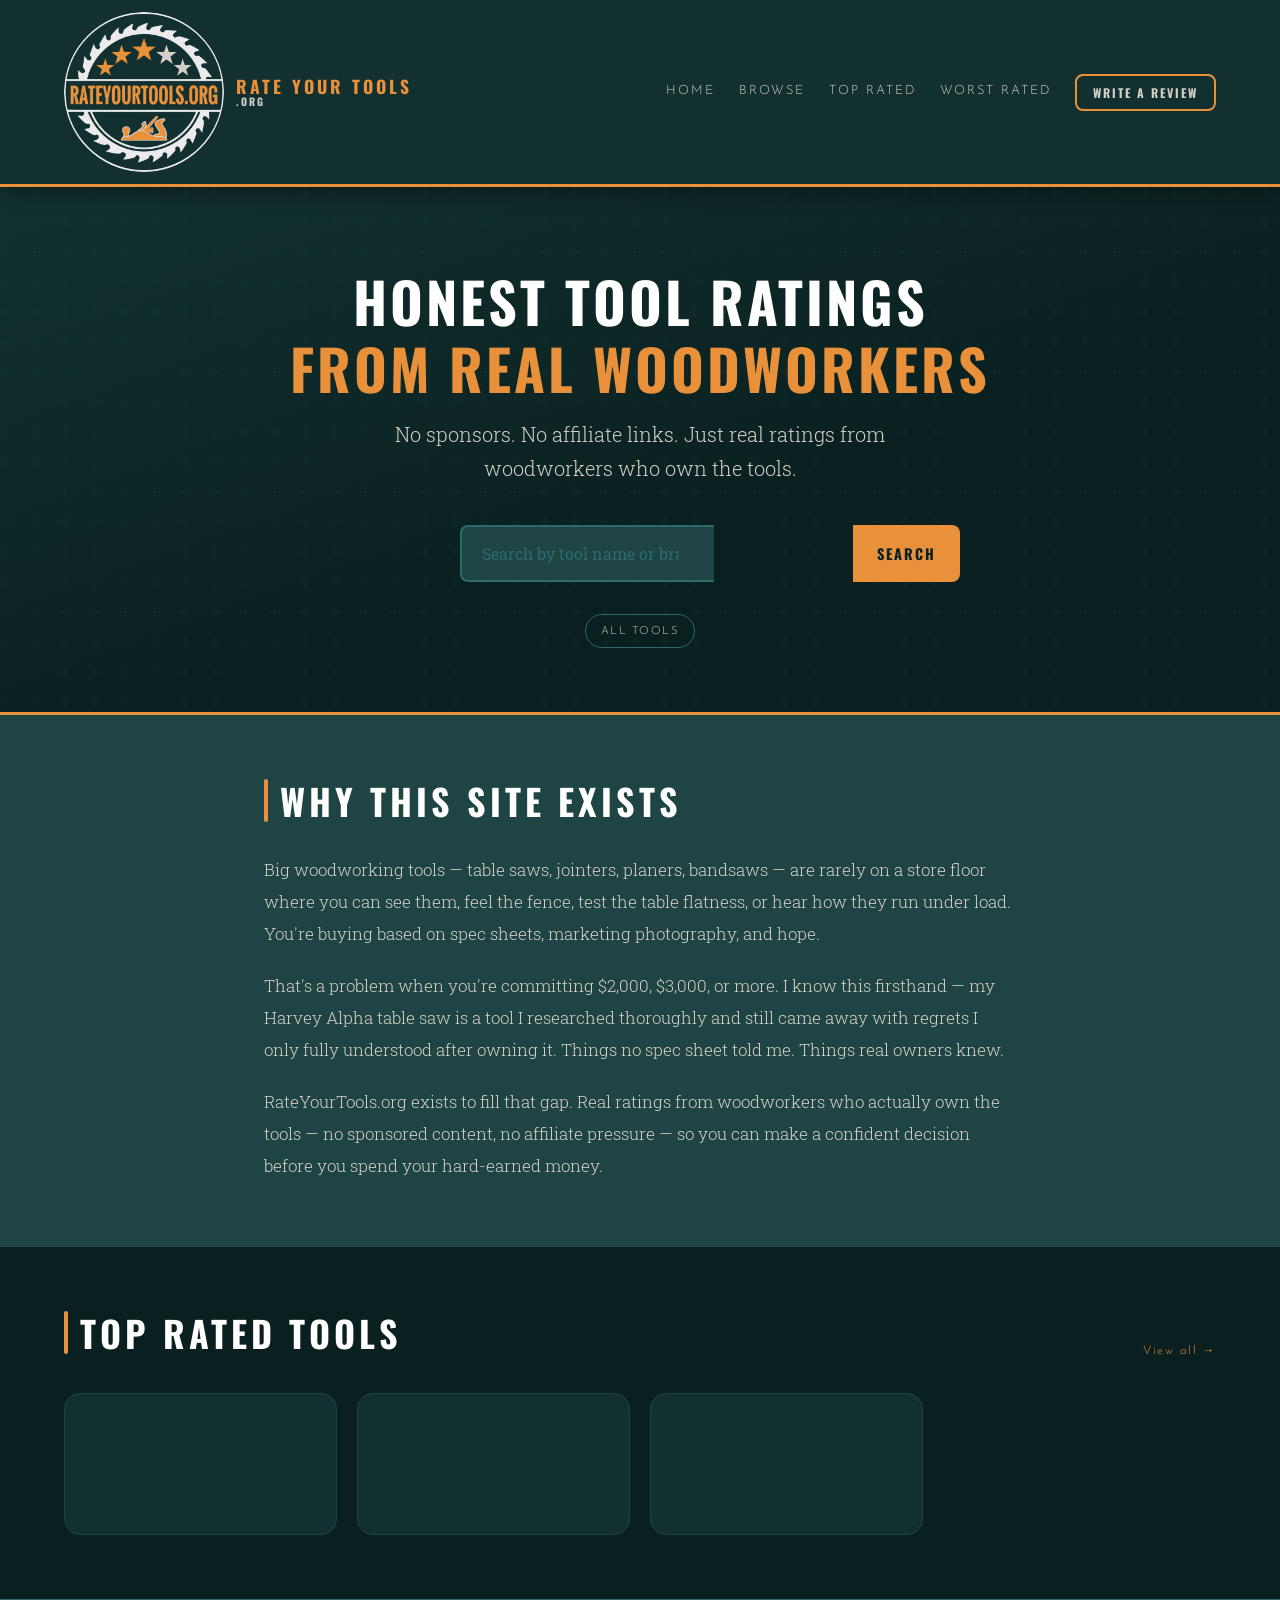
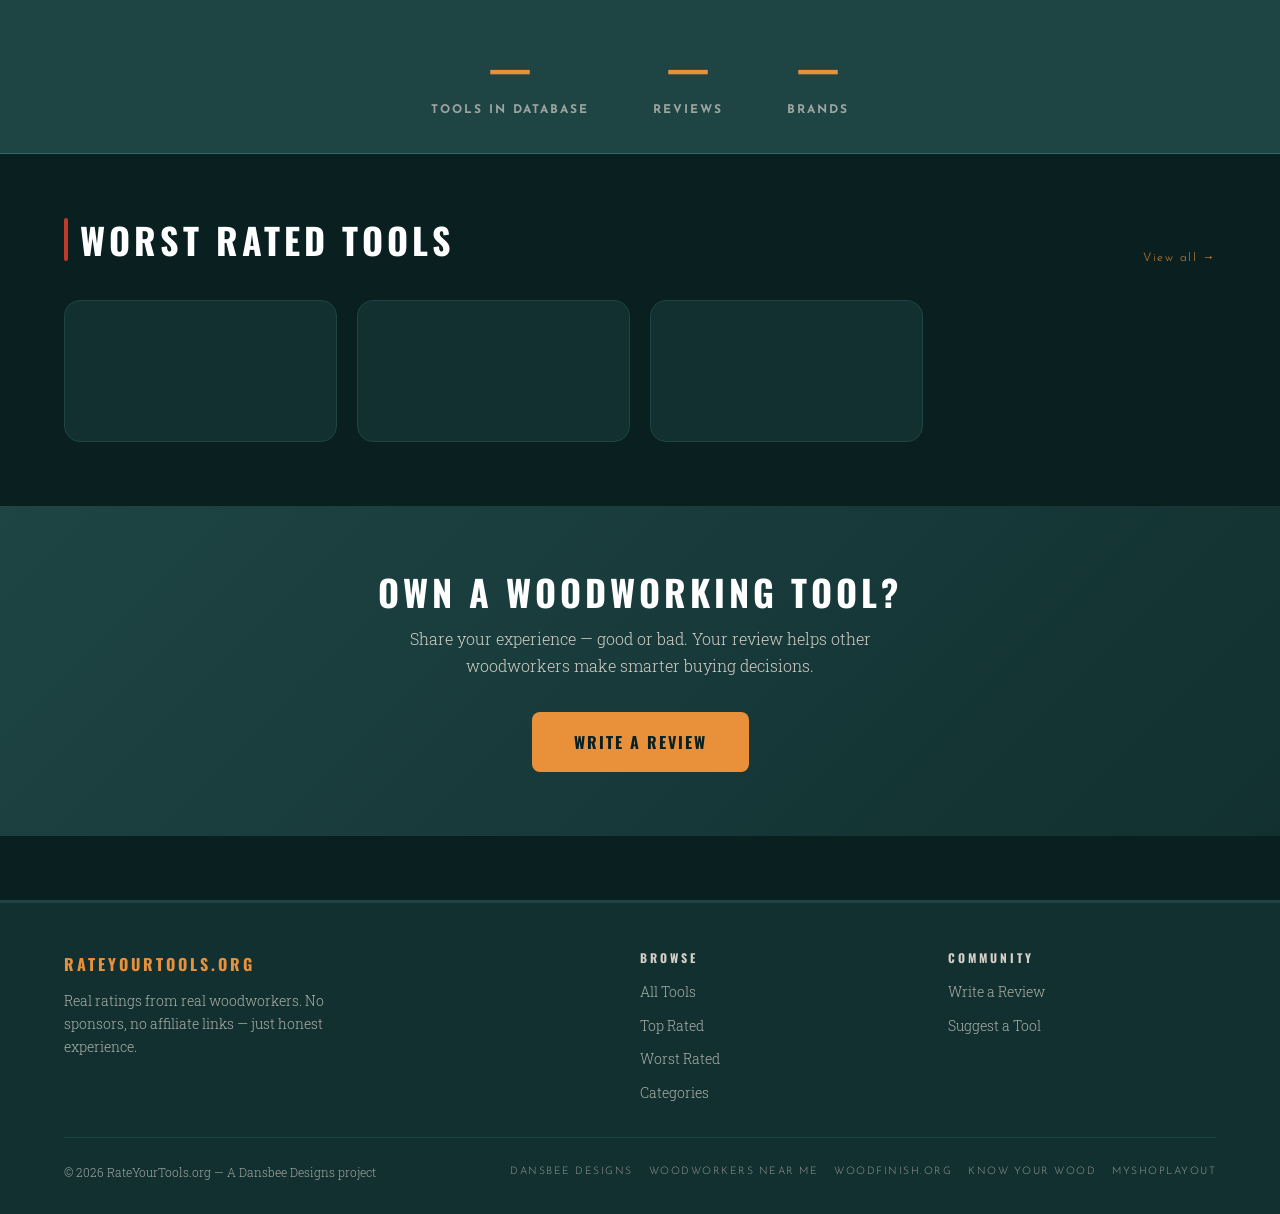
==== commit 492d8f8a: "Add typeahead search dropdown to homepage and browse page" ====
--- a/index.html
+++ b/index.html
@@ -208,8 +208,8 @@
         <a href="https://dansbeedesigns.com" target="_blank" rel="noopener">Dansbee Designs</a>
         <a href="https://woodworkersnearme.org" target="_blank" rel="noopener">Woodworkers Near Me</a>
         <a href="https://woodfinish.org" target="_blank" rel="noopener">WoodFinish.org</a>
-        <a href="https://knowyourwood.com" target="_blank" rel="noopener">Know Your Wood</a>
-        <a href="https://myshoplayout.com" target="_blank" rel="noopener">MyShopLayout</a>
+        <a href="https://knowyourwood.org" target="_blank" rel="noopener">Know Your Wood</a>
+        <a href="https://myshoplayout.org" target="_blank" rel="noopener">MyShopLayout</a>
       </div>
     </div>
   </div>
@@ -300,7 +300,7 @@
 </div>
 
 <script type="module">
-import { API, Auth, toast, openModal, closeModal, requireAuth, injectAuthModal, renderStars, initInteractiveStars, getParam } from '/js/main.js';
+import { API, Auth, toast, openModal, closeModal, requireAuth, injectAuthModal, renderStars, initInteractiveStars, getParam, initSearchTypeahead } from '/js/main.js';
 
 injectAuthModal();
 
@@ -376,13 +376,15 @@
   }
 }
 
-// ── Search ─────────────────────────────────────────────────────────────
-document.getElementById('search-btn').addEventListener('click', doSearch);
-document.getElementById('search-input').addEventListener('keydown', e => { if (e.key === 'Enter') doSearch(); });
-function doSearch() {
-  const q = document.getElementById('search-input').value.trim();
+// ── Search with typeahead ──────────────────────────────────────────────────
+const searchInput = document.getElementById('search-input');
+initSearchTypeahead(searchInput, q => {
   if (q) location.href = `/browse.html?q=${encodeURIComponent(q)}`;
-}
+});
+document.getElementById('search-btn').addEventListener('click', () => {
+  const q = searchInput.value.trim();
+  if (q) location.href = `/browse.html?q=${encodeURIComponent(q)}`;
+});
 
 // ── Write Review flow ──────────────────────────────────────────────────
 let selectedTool = null;
--- a/css/style.css
+++ b/css/style.css
@@ -218,8 +218,73 @@
   max-width: 640px;
   margin: 0 auto;
   position: relative;
-  z-index: 1;
-}
+  z-index: 10;
+}
+.search-bar-wrap {
+  position: relative;
+  flex: 1;
+}
+/* Typeahead dropdown */
+.search-dropdown {
+  position: absolute;
+  top: calc(100% + 4px);
+  left: 0; right: 0;
+  background: var(--teal-dark);
+  border: 1px solid var(--amber);
+  border-radius: var(--radius);
+  overflow: hidden;
+  z-index: 100;
+  box-shadow: 0 8px 32px rgba(0,0,0,0.5);
+}
+.search-dropdown-item {
+  display: flex;
+  align-items: baseline;
+  gap: .6rem;
+  padding: .65rem 1rem;
+  cursor: pointer;
+  border-bottom: 1px solid var(--teal-accent);
+  transition: background var(--transition);
+  text-decoration: none;
+}
+.search-dropdown-item:last-child { border-bottom: none; }
+.search-dropdown-item:hover, .search-dropdown-item.active {
+  background: var(--teal-accent);
+}
+.search-dropdown-brand {
+  font-family: var(--font-label);
+  font-size: .65rem;
+  letter-spacing: 1.5px;
+  text-transform: uppercase;
+  color: var(--amber);
+  white-space: nowrap;
+}
+.search-dropdown-name {
+  font-size: .875rem;
+  color: var(--cream);
+  white-space: nowrap;
+  overflow: hidden;
+  text-overflow: ellipsis;
+}
+.search-dropdown-cat {
+  margin-left: auto;
+  font-size: .7rem;
+  color: rgba(212,207,199,.45);
+  white-space: nowrap;
+}
+.search-dropdown-all {
+  display: block;
+  padding: .55rem 1rem;
+  font-family: var(--font-label);
+  font-size: .7rem;
+  letter-spacing: 1.5px;
+  text-transform: uppercase;
+  color: var(--amber);
+  background: var(--teal-accent);
+  text-align: center;
+  cursor: pointer;
+  text-decoration: none;
+}
+.search-dropdown-all:hover { color: var(--amber-light); }
 .search-bar input {
   flex: 1;
   padding: 1rem 1.25rem;
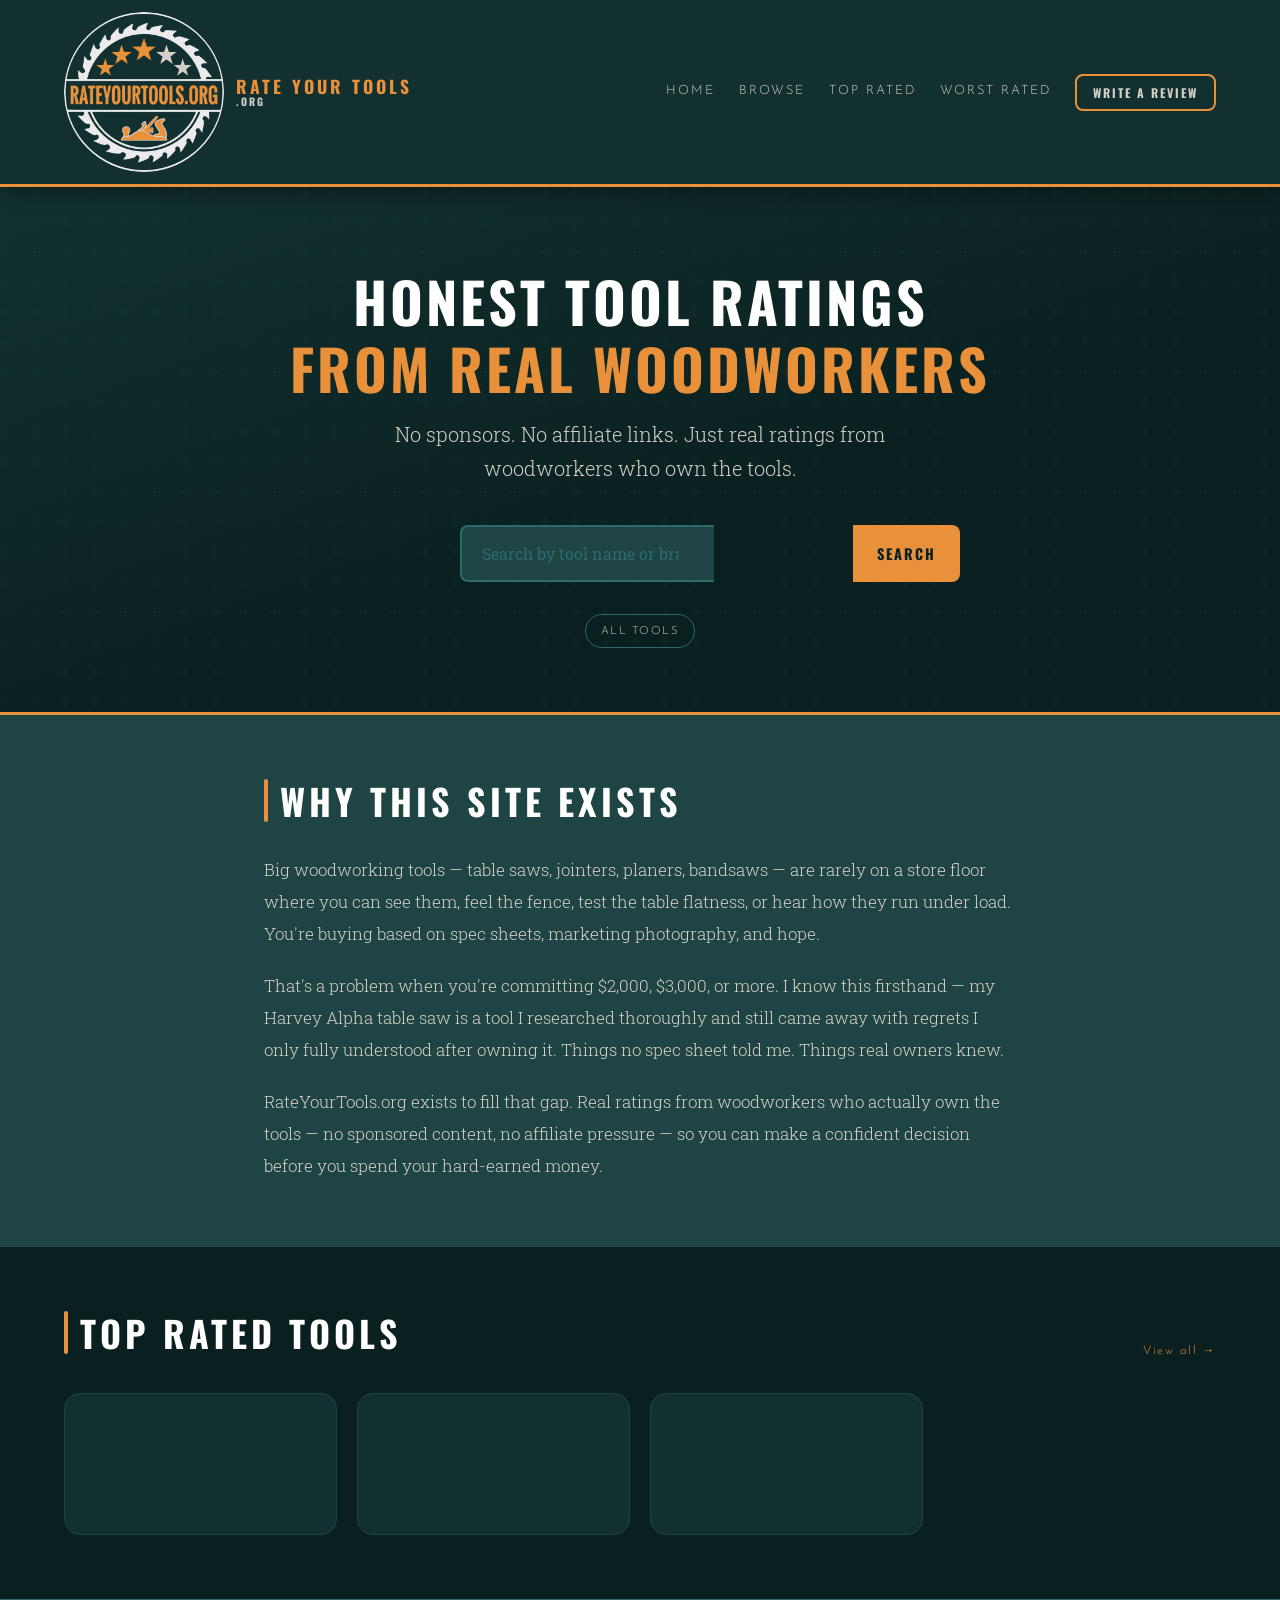
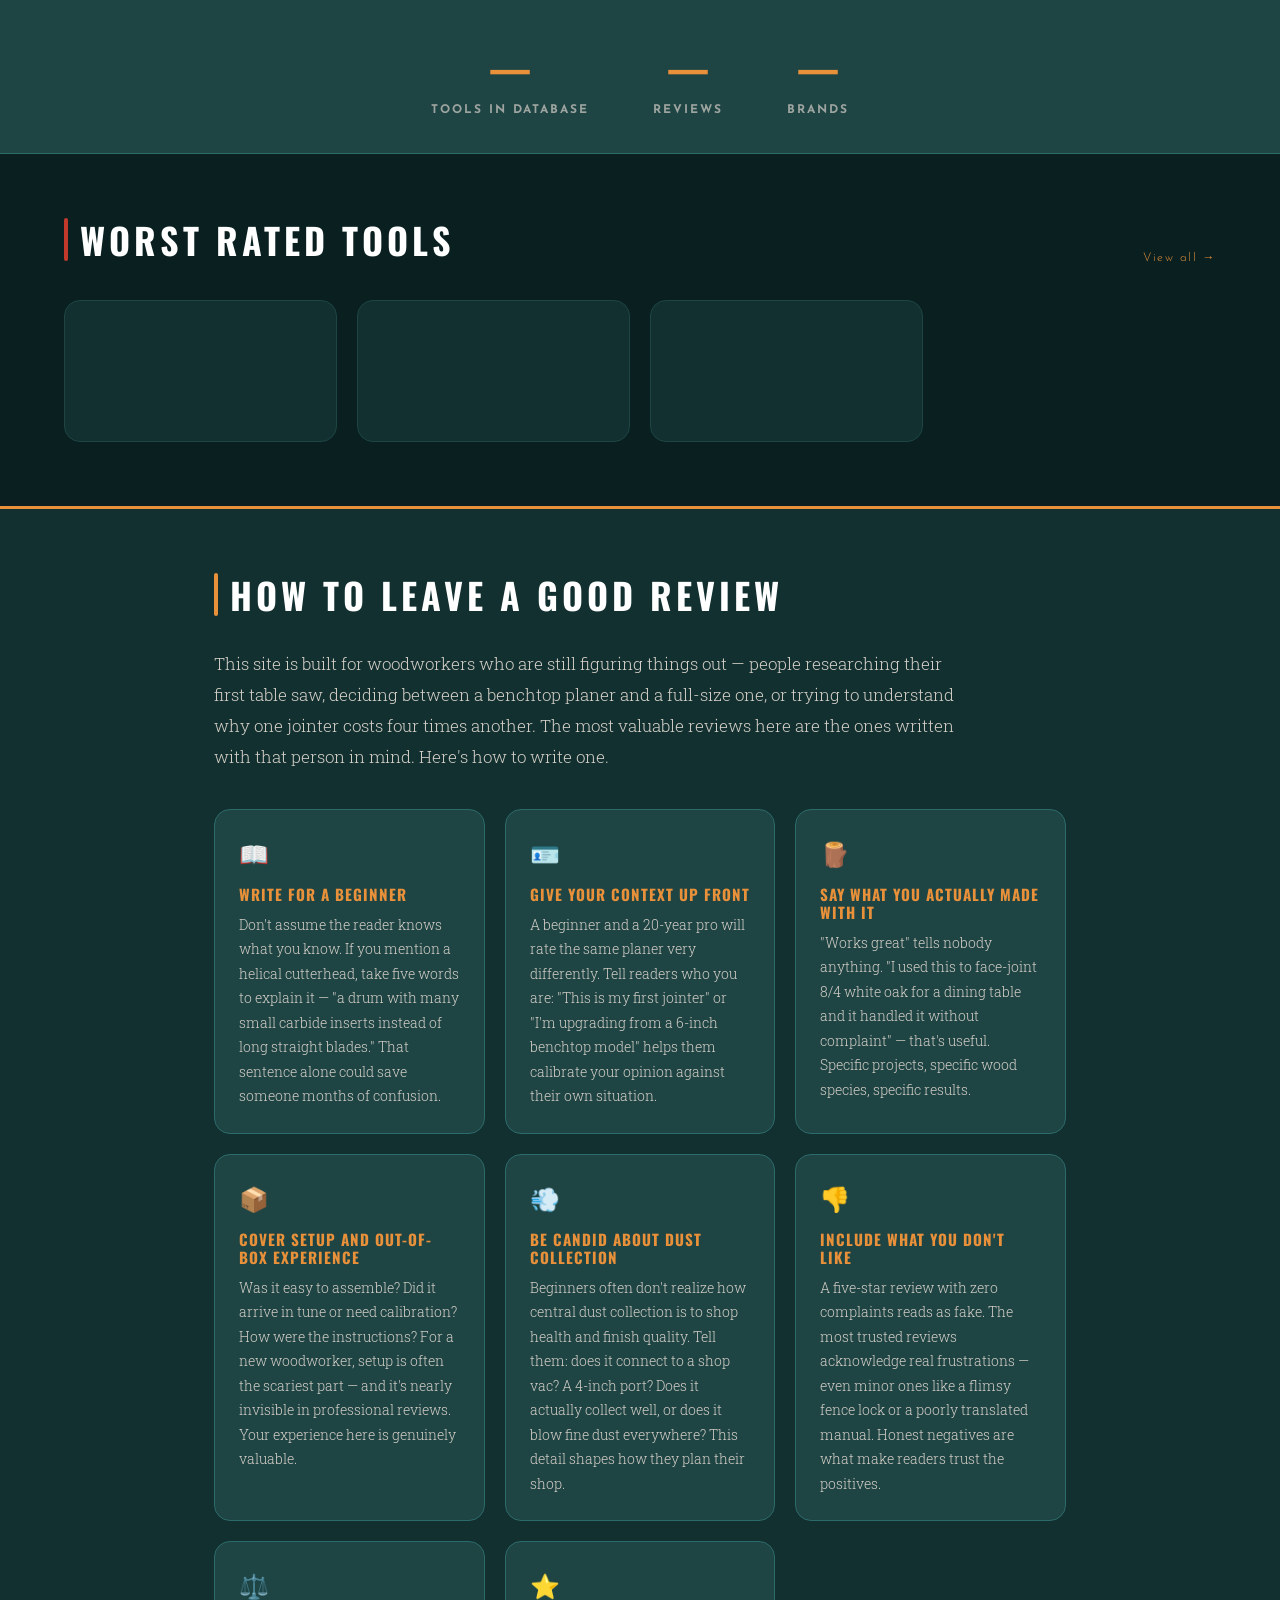
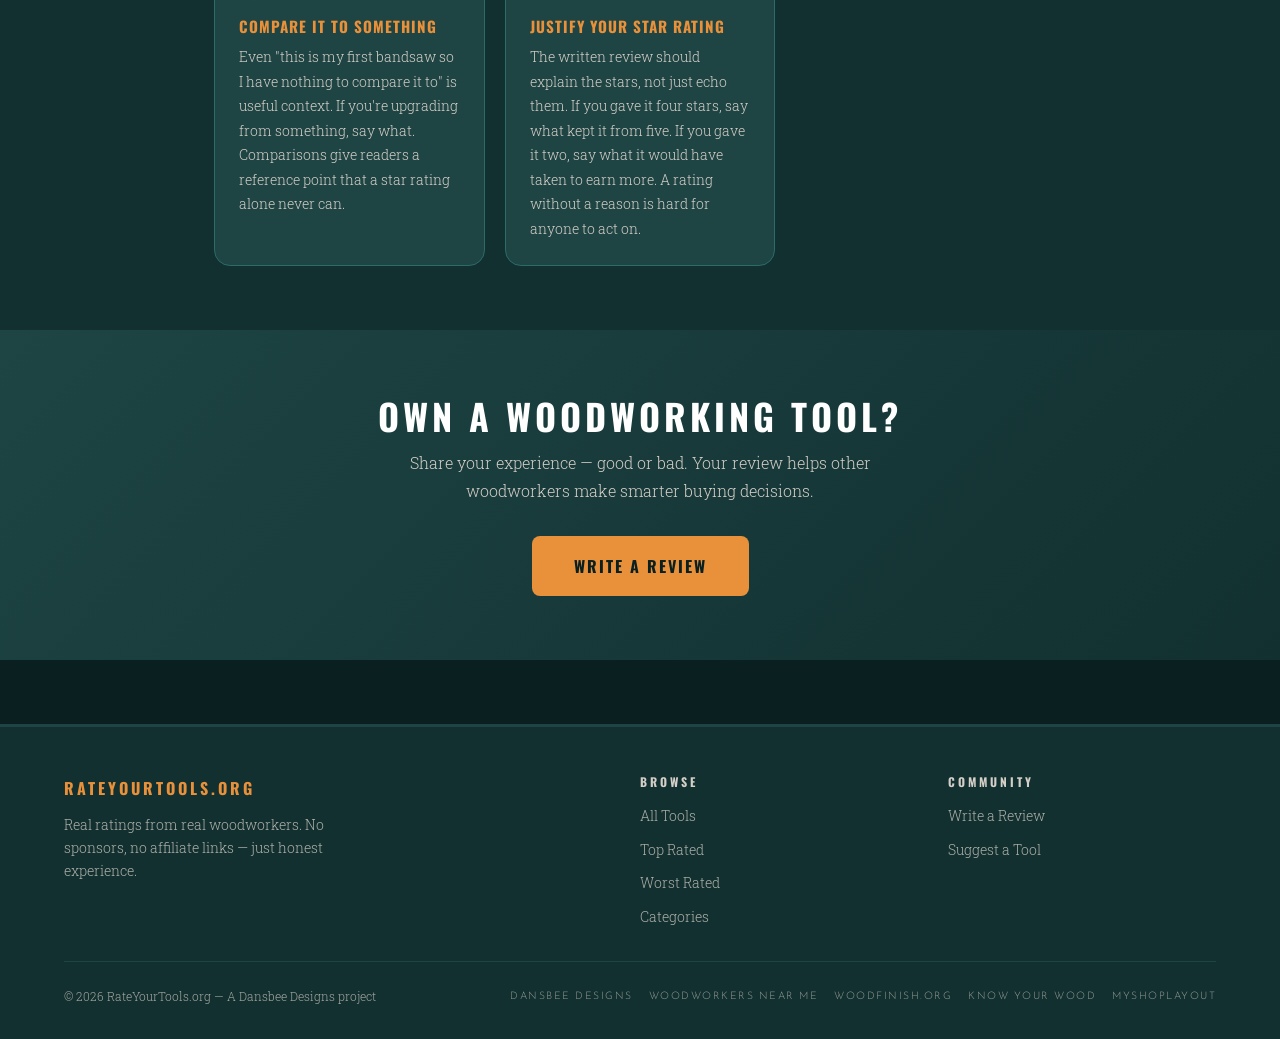
==== commit 611e5272: "added homepage content" ====
--- a/index.html
+++ b/index.html
@@ -164,6 +164,86 @@
   </div>
 </section>
 
+<!-- ─── How to Leave a Good Review ─────────────────────────────────────── -->
+<section class="section" style="background:var(--teal-dark);border-top:3px solid var(--amber);">
+  <div class="container" style="max-width:900px">
+    <div class="section-header">
+      <h2><span class="accent-bar"></span>How to Leave a Good Review</h2>
+    </div>
+    <p style="font-size:1.05rem;line-height:1.85;margin-bottom:2.25rem;max-width:740px;">
+      This site is built for woodworkers who are still figuring things out — people researching their first table saw, deciding between a benchtop planer and a full-size one, or trying to understand why one jointer costs four times another. The most valuable reviews here are the ones written with that person in mind. Here's how to write one.
+    </p>
+
+    <div style="display:grid;grid-template-columns:repeat(auto-fill,minmax(260px,1fr));gap:1.25rem;">
+
+      <div style="background:var(--teal-accent);border:1px solid var(--teal-mid);border-radius:var(--radius-lg);padding:1.5rem;">
+        <div style="font-size:1.5rem;margin-bottom:.65rem">📖</div>
+        <h4 style="color:var(--amber);font-family:var(--font-display);font-size:.95rem;letter-spacing:1px;margin-bottom:.6rem">Write for a beginner</h4>
+        <p style="font-size:.875rem;line-height:1.75;color:var(--cream);margin:0">
+          Don't assume the reader knows what you know. If you mention a helical cutterhead, take five words to explain it — "a drum with many small carbide inserts instead of long straight blades." That sentence alone could save someone months of confusion.
+        </p>
+      </div>
+
+      <div style="background:var(--teal-accent);border:1px solid var(--teal-mid);border-radius:var(--radius-lg);padding:1.5rem;">
+        <div style="font-size:1.5rem;margin-bottom:.65rem">🪪</div>
+        <h4 style="color:var(--amber);font-family:var(--font-display);font-size:.95rem;letter-spacing:1px;margin-bottom:.6rem">Give your context up front</h4>
+        <p style="font-size:.875rem;line-height:1.75;color:var(--cream);margin:0">
+          A beginner and a 20-year pro will rate the same planer very differently. Tell readers who you are: "This is my first jointer" or "I'm upgrading from a 6-inch benchtop model" helps them calibrate your opinion against their own situation.
+        </p>
+      </div>
+
+      <div style="background:var(--teal-accent);border:1px solid var(--teal-mid);border-radius:var(--radius-lg);padding:1.5rem;">
+        <div style="font-size:1.5rem;margin-bottom:.65rem">🪵</div>
+        <h4 style="color:var(--amber);font-family:var(--font-display);font-size:.95rem;letter-spacing:1px;margin-bottom:.6rem">Say what you actually made with it</h4>
+        <p style="font-size:.875rem;line-height:1.75;color:var(--cream);margin:0">
+          "Works great" tells nobody anything. "I used this to face-joint 8/4 white oak for a dining table and it handled it without complaint" — that's useful. Specific projects, specific wood species, specific results.
+        </p>
+      </div>
+
+      <div style="background:var(--teal-accent);border:1px solid var(--teal-mid);border-radius:var(--radius-lg);padding:1.5rem;">
+        <div style="font-size:1.5rem;margin-bottom:.65rem">📦</div>
+        <h4 style="color:var(--amber);font-family:var(--font-display);font-size:.95rem;letter-spacing:1px;margin-bottom:.6rem">Cover setup and out-of-box experience</h4>
+        <p style="font-size:.875rem;line-height:1.75;color:var(--cream);margin:0">
+          Was it easy to assemble? Did it arrive in tune or need calibration? How were the instructions? For a new woodworker, setup is often the scariest part — and it's nearly invisible in professional reviews. Your experience here is genuinely valuable.
+        </p>
+      </div>
+
+      <div style="background:var(--teal-accent);border:1px solid var(--teal-mid);border-radius:var(--radius-lg);padding:1.5rem;">
+        <div style="font-size:1.5rem;margin-bottom:.65rem">💨</div>
+        <h4 style="color:var(--amber);font-family:var(--font-display);font-size:.95rem;letter-spacing:1px;margin-bottom:.6rem">Be candid about dust collection</h4>
+        <p style="font-size:.875rem;line-height:1.75;color:var(--cream);margin:0">
+          Beginners often don't realize how central dust collection is to shop health and finish quality. Tell them: does it connect to a shop vac? A 4-inch port? Does it actually collect well, or does it blow fine dust everywhere? This detail shapes how they plan their shop.
+        </p>
+      </div>
+
+      <div style="background:var(--teal-accent);border:1px solid var(--teal-mid);border-radius:var(--radius-lg);padding:1.5rem;">
+        <div style="font-size:1.5rem;margin-bottom:.65rem">👎</div>
+        <h4 style="color:var(--amber);font-family:var(--font-display);font-size:.95rem;letter-spacing:1px;margin-bottom:.6rem">Include what you don't like</h4>
+        <p style="font-size:.875rem;line-height:1.75;color:var(--cream);margin:0">
+          A five-star review with zero complaints reads as fake. The most trusted reviews acknowledge real frustrations — even minor ones like a flimsy fence lock or a poorly translated manual. Honest negatives are what make readers trust the positives.
+        </p>
+      </div>
+
+      <div style="background:var(--teal-accent);border:1px solid var(--teal-mid);border-radius:var(--radius-lg);padding:1.5rem;">
+        <div style="font-size:1.5rem;margin-bottom:.65rem">⚖️</div>
+        <h4 style="color:var(--amber);font-family:var(--font-display);font-size:.95rem;letter-spacing:1px;margin-bottom:.6rem">Compare it to something</h4>
+        <p style="font-size:.875rem;line-height:1.75;color:var(--cream);margin:0">
+          Even "this is my first bandsaw so I have nothing to compare it to" is useful context. If you're upgrading from something, say what. Comparisons give readers a reference point that a star rating alone never can.
+        </p>
+      </div>
+
+      <div style="background:var(--teal-accent);border:1px solid var(--teal-mid);border-radius:var(--radius-lg);padding:1.5rem;">
+        <div style="font-size:1.5rem;margin-bottom:.65rem">⭐</div>
+        <h4 style="color:var(--amber);font-family:var(--font-display);font-size:.95rem;letter-spacing:1px;margin-bottom:.6rem">Justify your star rating</h4>
+        <p style="font-size:.875rem;line-height:1.75;color:var(--cream);margin:0">
+          The written review should explain the stars, not just echo them. If you gave it four stars, say what kept it from five. If you gave it two, say what it would have taken to earn more. A rating without a reason is hard for anyone to act on.
+        </p>
+      </div>
+
+    </div>
+  </div>
+</section>
+
 <!-- ─── CTA ────────────────────────────────────────────────────────────── -->
 <section style="background:linear-gradient(135deg,var(--teal-accent),var(--teal-dark));padding:4rem 0;text-align:center;">
   <div class="container">
@@ -259,6 +339,10 @@
           </div>
           <div class="upload-previews" id="upload-previews"></div>
         </div>
+
+        <!-- Context fields (rendered by JS) -->
+        <div id="review-context-fields"></div>
+
       </div>
     </div>
     <div class="modal-footer" id="review-modal-footer">
@@ -300,7 +384,7 @@
 </div>
 
 <script type="module">
-import { API, Auth, toast, openModal, closeModal, requireAuth, injectAuthModal, renderStars, initInteractiveStars, getParam, initSearchTypeahead } from '/js/main.js';
+import { API, Auth, toast, openModal, closeModal, requireAuth, injectAuthModal, renderStars, initInteractiveStars, getParam, initSearchTypeahead, createContextFields } from '/js/main.js';
 
 injectAuthModal();
 
@@ -387,9 +471,10 @@
 });
 
 // ── Write Review flow ──────────────────────────────────────────────────
-let selectedTool = null;
-let uploadedUrls = [];
-let starRating   = 0;
+let selectedTool  = null;
+let uploadedUrls  = [];
+let starRating    = 0;
+let contextFields = null;
 
 function openReviewModal() {
   requireAuth(() => {
@@ -405,7 +490,7 @@
   // Star rating
   const starsEl = document.getElementById('review-stars-container');
   starsEl.innerHTML = renderStars(0, true);
-  const starCtrl = initInteractiveStars(starsEl, val => {
+  initInteractiveStars(starsEl, val => {
     starRating = val;
     document.getElementById('review-rating').value = val;
     document.getElementById('review-submit').disabled = !selectedTool || val === 0;
@@ -415,6 +500,11 @@
   document.getElementById('review-body').addEventListener('input', function() {
     document.getElementById('review-char-count').textContent = this.value.length;
   });
+
+  // Context fields (only inject once)
+  const ctxContainer = document.getElementById('review-context-fields');
+  ctxContainer.innerHTML = '';
+  contextFields = createContextFields(ctxContainer);
 
   // Upload zone
   const zone  = document.getElementById('upload-zone');
@@ -524,6 +614,7 @@
       title:      document.getElementById('review-title').value.trim(),
       body,
       media_urls: uploadedUrls,
+      ...(contextFields ? contextFields.getValues() : {}),
     });
     closeModal('review-modal');
     toast('Review submitted! Thank you.', 'success');
--- a/css/style.css
+++ b/css/style.css
@@ -190,7 +190,6 @@
   padding: 5rem 0 4rem;
   text-align: center;
   position: relative;
-  overflow: hidden;
 }
 .hero::before {
   content: '';
@@ -599,6 +598,63 @@
   color: var(--teal-mid);
   margin-top: 0.5rem;
 }
+/* ── Pill-select (review context fields) ────────────────────────────────── */
+.review-context-section {
+  border-top: 1px solid var(--teal-accent);
+  padding-top: 1.1rem;
+  margin-top: .25rem;
+}
+.review-context-heading {
+  font-family: var(--font-label);
+  font-size: .65rem;
+  letter-spacing: 2px;
+  text-transform: uppercase;
+  color: rgba(212,207,199,.5);
+  margin-bottom: 1rem;
+}
+.pill-select {
+  display: flex;
+  flex-wrap: wrap;
+  gap: .4rem;
+  margin-top: .35rem;
+}
+.pill-select button {
+  padding: .35rem .9rem;
+  border-radius: 999px;
+  font-size: .78rem;
+  cursor: pointer;
+  border: 1px solid var(--teal-mid);
+  background: transparent;
+  color: rgba(212,207,199,.65);
+  transition: all .15s;
+  font-family: inherit;
+  line-height: 1.4;
+}
+.pill-select button:hover {
+  border-color: var(--cream);
+  color: var(--cream);
+}
+.pill-select button.active {
+  background: var(--amber);
+  border-color: var(--amber);
+  color: var(--teal-darkest);
+  font-weight: 600;
+}
+
+/* ── Reviewer context badge on review cards ──────────────────────────────── */
+.reviewer-badge {
+  display: flex;
+  flex-wrap: wrap;
+  gap: .3rem .75rem;
+  font-size: .75rem;
+  color: rgba(212,207,199,.55);
+  margin-top: .2rem;
+}
+.reviewer-badge span { white-space: nowrap; }
+.reviewer-badge .buy-yes  { color: #4caf82; }
+.reviewer-badge .buy-no   { color: var(--red); }
+.reviewer-badge .buy-maybe { color: var(--amber); }
+
 .upload-previews {
   display: flex;
   flex-wrap: wrap;
@@ -699,6 +755,13 @@
   font-size: 0.9rem;
   line-height: 1.7;
   color: var(--cream);
+}
+.review-list {
+  margin: .35rem 0 .35rem 1.25rem;
+  padding: 0;
+}
+.review-list li {
+  margin-bottom: .2rem;
 }
 .review-media {
   display: flex;
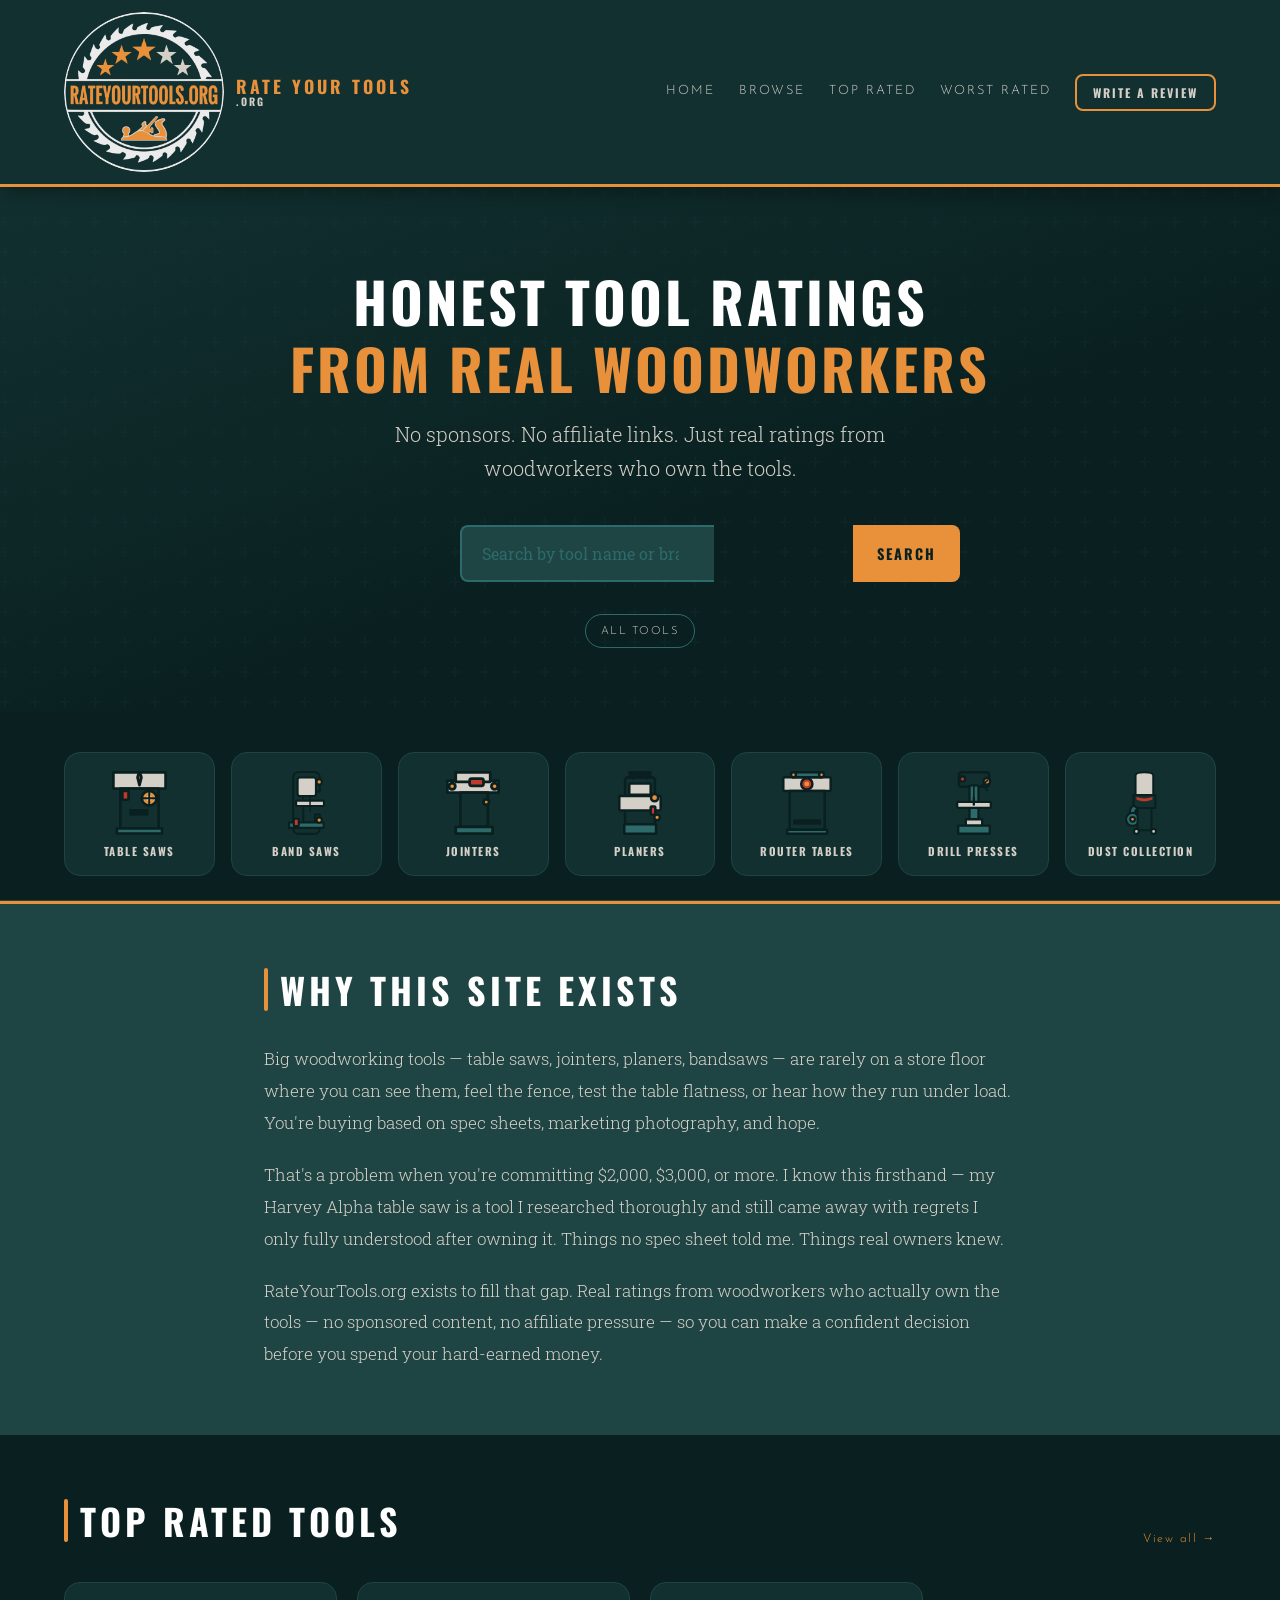
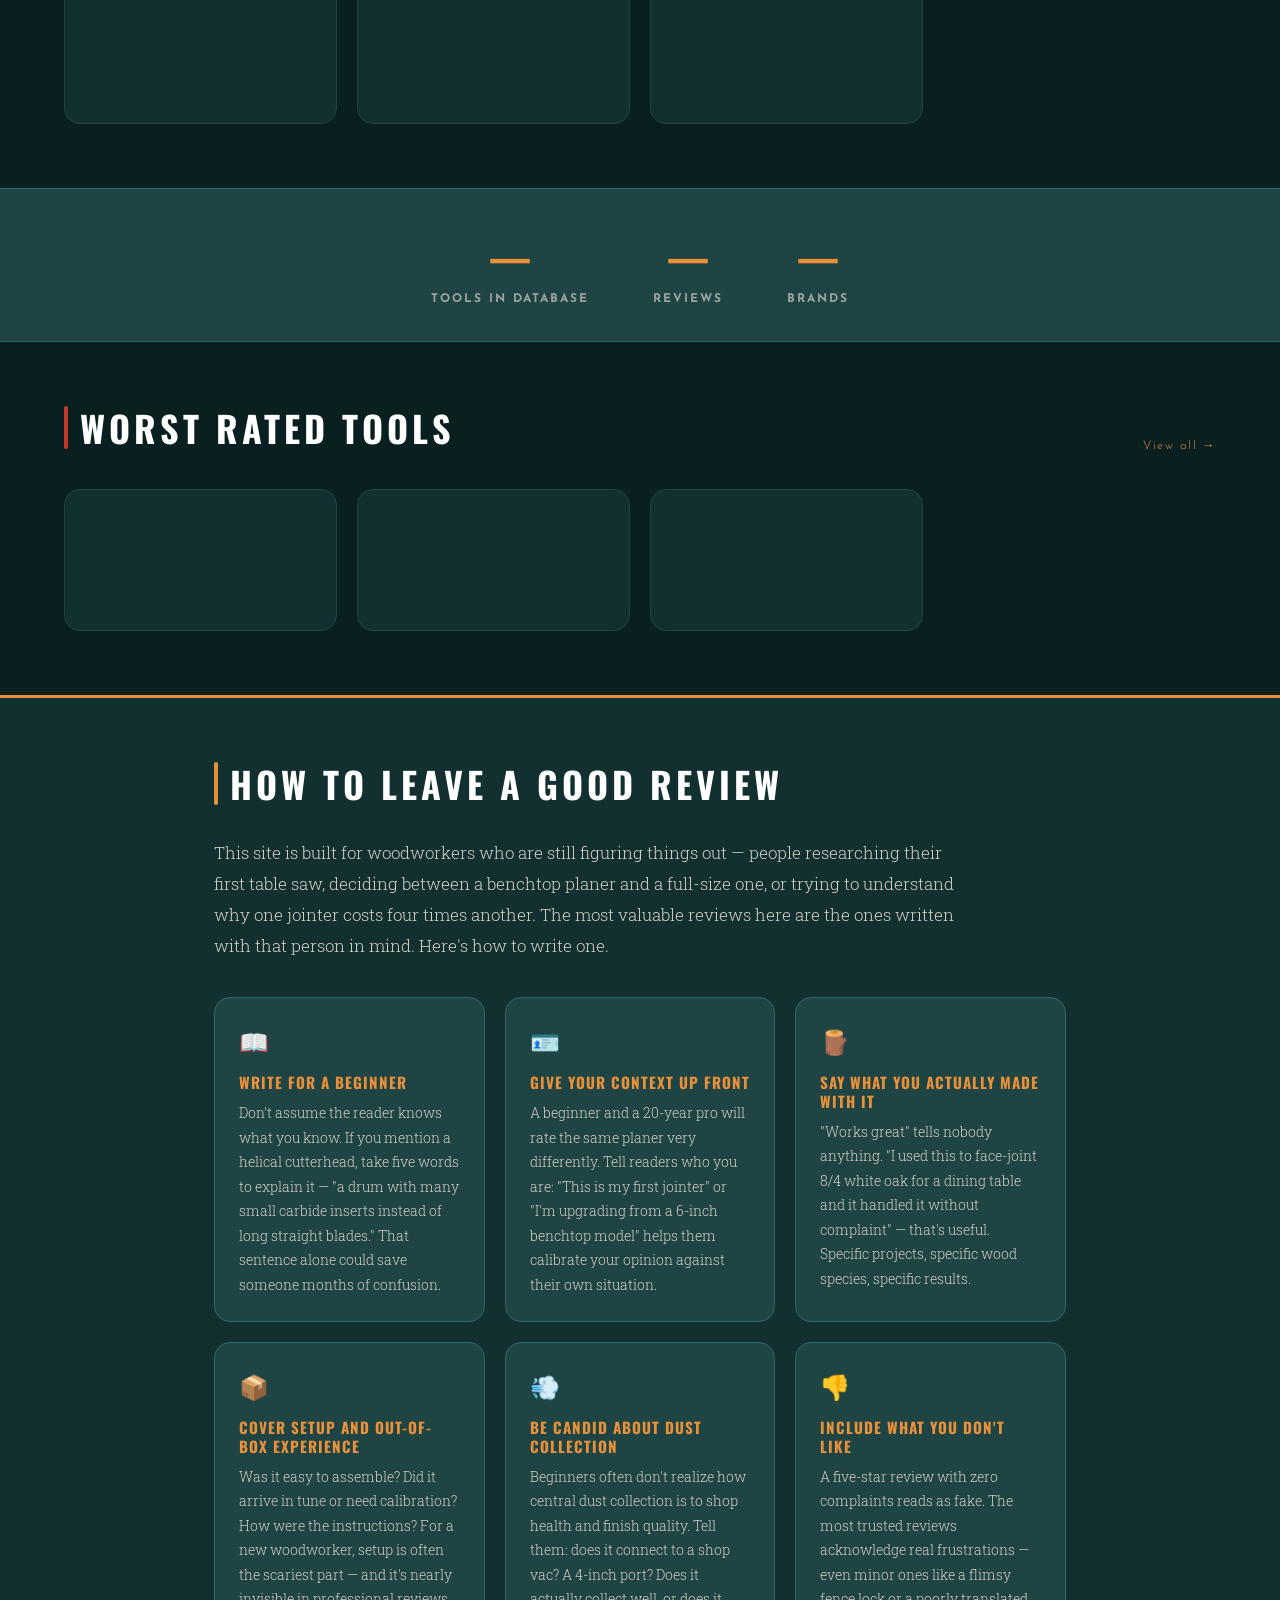
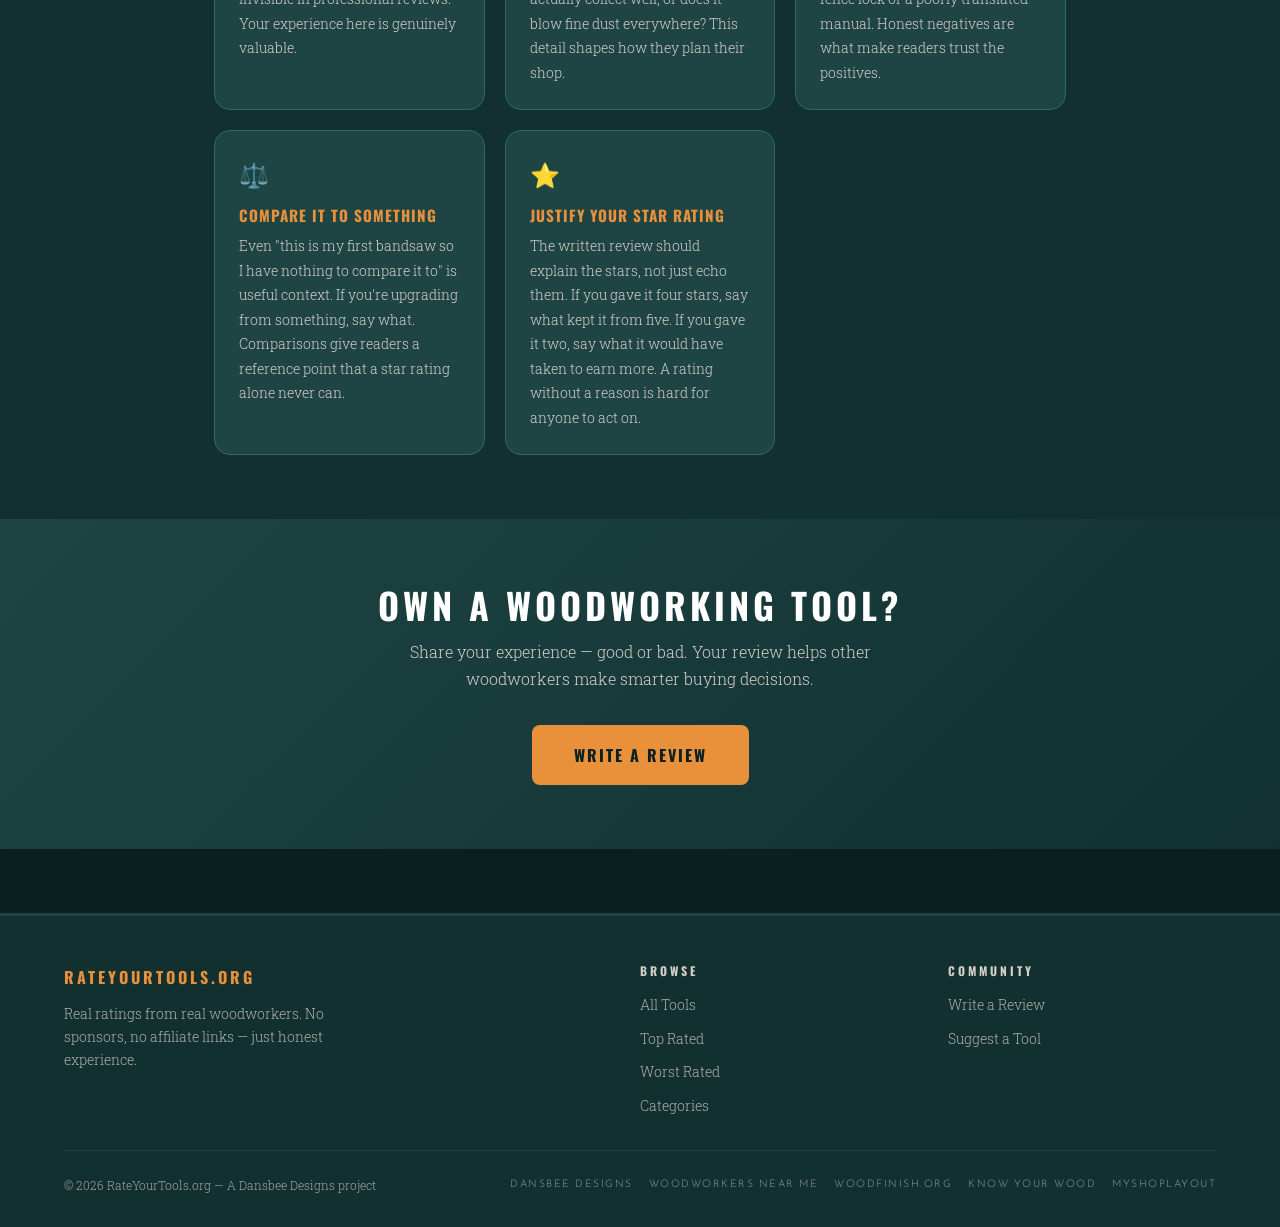
==== commit ab43a391: "added some tool icons" ====
--- a/index.html
+++ b/index.html
@@ -54,6 +54,15 @@
   </div>
 </section>
 
+<!-- ─── Category Selector Strip ─────────────────────────────────────────── -->
+<section class="category-strip-section">
+  <div class="container">
+    <div class="category-strip" id="category-strip">
+      <!-- Populated by JS -->
+    </div>
+  </div>
+</section>
+
 <!-- ─── Why This Site ────────────────────────────────────────────────────── -->
 <section class="section" style="background:var(--teal-accent);border-top:3px solid var(--amber);border-bottom:none;">
   <div class="container" style="max-width:800px">
@@ -384,7 +393,7 @@
 </div>
 
 <script type="module">
-import { API, Auth, toast, openModal, closeModal, requireAuth, injectAuthModal, renderStars, initInteractiveStars, getParam, initSearchTypeahead, createContextFields } from '/js/main.js';
+import { API, Auth, toast, openModal, closeModal, requireAuth, injectAuthModal, renderStars, initInteractiveStars, getParam, initSearchTypeahead, createContextFields, CATEGORY_IMAGES } from '/js/main.js';
 
 injectAuthModal();
 
@@ -403,12 +412,44 @@
   } catch {}
 }
 
+// ── Category strip ─────────────────────────────────────────────────────
+const STRIP_CATEGORIES = [
+  { slug: 'table-saws',      label: 'Table Saws' },
+  { slug: 'band-saws',       label: 'Band Saws' },
+  { slug: 'jointers',        label: 'Jointers' },
+  { slug: 'planers',         label: 'Planers' },
+  { slug: 'router-tables',   label: 'Router Tables' },
+  { slug: 'drill-presses',   label: 'Drill Presses' },
+  { slug: 'dust-collection', label: 'Dust Collection' },
+];
+
+function buildCategoryStrip() {
+  const strip = document.getElementById('category-strip');
+  if (!strip) return;
+  strip.innerHTML = STRIP_CATEGORIES.map(cat => {
+    const imgSrc = CATEGORY_IMAGES[cat.slug] || '';
+    return `
+      <a href="/browse.html?category=${cat.slug}" class="cat-strip-card">
+        ${imgSrc ? `<img src="${imgSrc}" alt="${cat.label}" class="cat-strip-img" loading="lazy">` : ''}
+        <span class="cat-strip-label">${cat.label}</span>
+      </a>`;
+  }).join('');
+}
+
 // ── Tool card renderer ─────────────────────────────────────────────────
 function toolCard(tool, rank, worst = false) {
-  const avg  = tool.avg_rating ?? 0;
-  const href = `/tool.html?slug=${tool.slug}`;
+  const avg      = tool.avg_rating ?? 0;
+  const href     = `/tool.html?slug=${tool.slug}`;
+  const catSlug  = tool.category_slug || '';
+  const fallback = CATEGORY_IMAGES[catSlug];
+  const imgHtml  = tool.image_url
+    ? `<div class="tool-card-img"><img src="${tool.image_url}" alt="${tool.name}" loading="lazy"></div>`
+    : fallback
+      ? `<div class="tool-card-img svg-fallback"><img src="${fallback}" alt="${tool.category_name || ''}" loading="lazy"></div>`
+      : '';
   return `
     <a href="${href}" class="tool-card">
+      ${imgHtml}
       <div class="tool-card-body">
         <div class="tool-card-header">
           <div class="tool-card-brand">${tool.brand_name || ''}</div>
@@ -649,6 +690,7 @@
 });
 
 // ── Init ───────────────────────────────────────────────────────────────
+buildCategoryStrip();
 loadCategories();
 loadRankings();
 </script>
--- a/css/style.css
+++ b/css/style.css
@@ -654,6 +654,35 @@
 .reviewer-badge .buy-yes  { color: #4caf82; }
 .reviewer-badge .buy-no   { color: var(--red); }
 .reviewer-badge .buy-maybe { color: var(--amber); }
+
+/* ── Review owner actions (Edit / Delete) ───────────────────────────────── */
+.review-owner-actions {
+  display: flex;
+  gap: .4rem;
+  margin-left: auto;
+  align-self: flex-start;
+  flex-shrink: 0;
+}
+.review-action-btn {
+  background: none;
+  border: 1px solid var(--teal-accent);
+  color: var(--teal-mid);
+  font-size: .7rem;
+  padding: .2rem .55rem;
+  border-radius: 4px;
+  cursor: pointer;
+  letter-spacing: .5px;
+  transition: background .15s, color .15s, border-color .15s;
+}
+.review-action-btn:hover    { background: var(--teal-accent); color: var(--cream); }
+.review-action-btn.delete-btn:hover { border-color: var(--red); color: var(--red); background: none; }
+.review-action-btn.delete-confirm   { border-color: var(--red); color: var(--red); }
+
+.review-edited {
+  font-size: .7rem;
+  color: rgba(212,207,199,.4);
+  font-style: italic;
+}
 
 .upload-previews {
   display: flex;
@@ -1204,3 +1233,96 @@
   display: inline-block;
 }
 @keyframes spin { to { transform: rotate(360deg); } }
+
+/* ─── Category Selector Strip (home page) ───────────────────────────────── */
+.category-strip-section {
+  padding: 2.5rem 0 1.5rem;
+  background: var(--teal-darkest, #0a2020);
+  border-bottom: 1px solid var(--teal-accent);
+}
+.category-strip {
+  display: grid;
+  grid-template-columns: repeat(7, 1fr);
+  gap: 1rem;
+}
+@media (max-width: 900px) {
+  .category-strip {
+    grid-template-columns: repeat(4, 1fr);
+  }
+}
+@media (max-width: 560px) {
+  .category-strip {
+    grid-template-columns: repeat(2, 1fr);
+    gap: .75rem;
+  }
+}
+.cat-strip-card {
+  display: flex;
+  flex-direction: column;
+  align-items: center;
+  gap: .6rem;
+  text-decoration: none;
+  color: inherit;
+  background: var(--teal-dark);
+  border: 1px solid var(--teal-accent);
+  border-radius: var(--radius-lg);
+  padding: 1.1rem .75rem 1rem;
+  text-align: center;
+  transition: border-color var(--transition), transform var(--transition), box-shadow var(--transition);
+  cursor: pointer;
+}
+.cat-strip-card:hover {
+  border-color: var(--amber);
+  transform: translateY(-3px);
+  box-shadow: 0 6px 24px rgba(0,0,0,0.45);
+  color: inherit;
+}
+.cat-strip-card:hover .cat-strip-label {
+  color: var(--amber);
+}
+.cat-strip-img {
+  width: 64px;
+  height: 64px;
+  object-fit: contain;
+  flex-shrink: 0;
+}
+.cat-strip-label {
+  font-family: var(--font-display);
+  font-size: .7rem;
+  font-weight: 700;
+  letter-spacing: 1.5px;
+  text-transform: uppercase;
+  color: var(--cream);
+  transition: color var(--transition);
+  line-height: 1.3;
+}
+
+/* ─── Tool Card Image ────────────────────────────────────────────────────── */
+.tool-card-img {
+  width: 100%;
+  height: 130px;
+  overflow: hidden;
+  background: var(--teal-accent);
+  display: flex;
+  align-items: center;
+  justify-content: center;
+  border-bottom: 1px solid var(--teal-accent);
+  flex-shrink: 0;
+}
+.tool-card-img img {
+  width: 100%;
+  height: 100%;
+  object-fit: cover;
+}
+.tool-card-img.svg-fallback img {
+  width: 70px;
+  height: 100%;
+  object-fit: contain;
+  padding: .5rem 0;
+}
+.tool-hero-image .svg-fallback-img {
+  width: auto;
+  height: 180px;
+  object-fit: contain;
+  opacity: .9;
+}
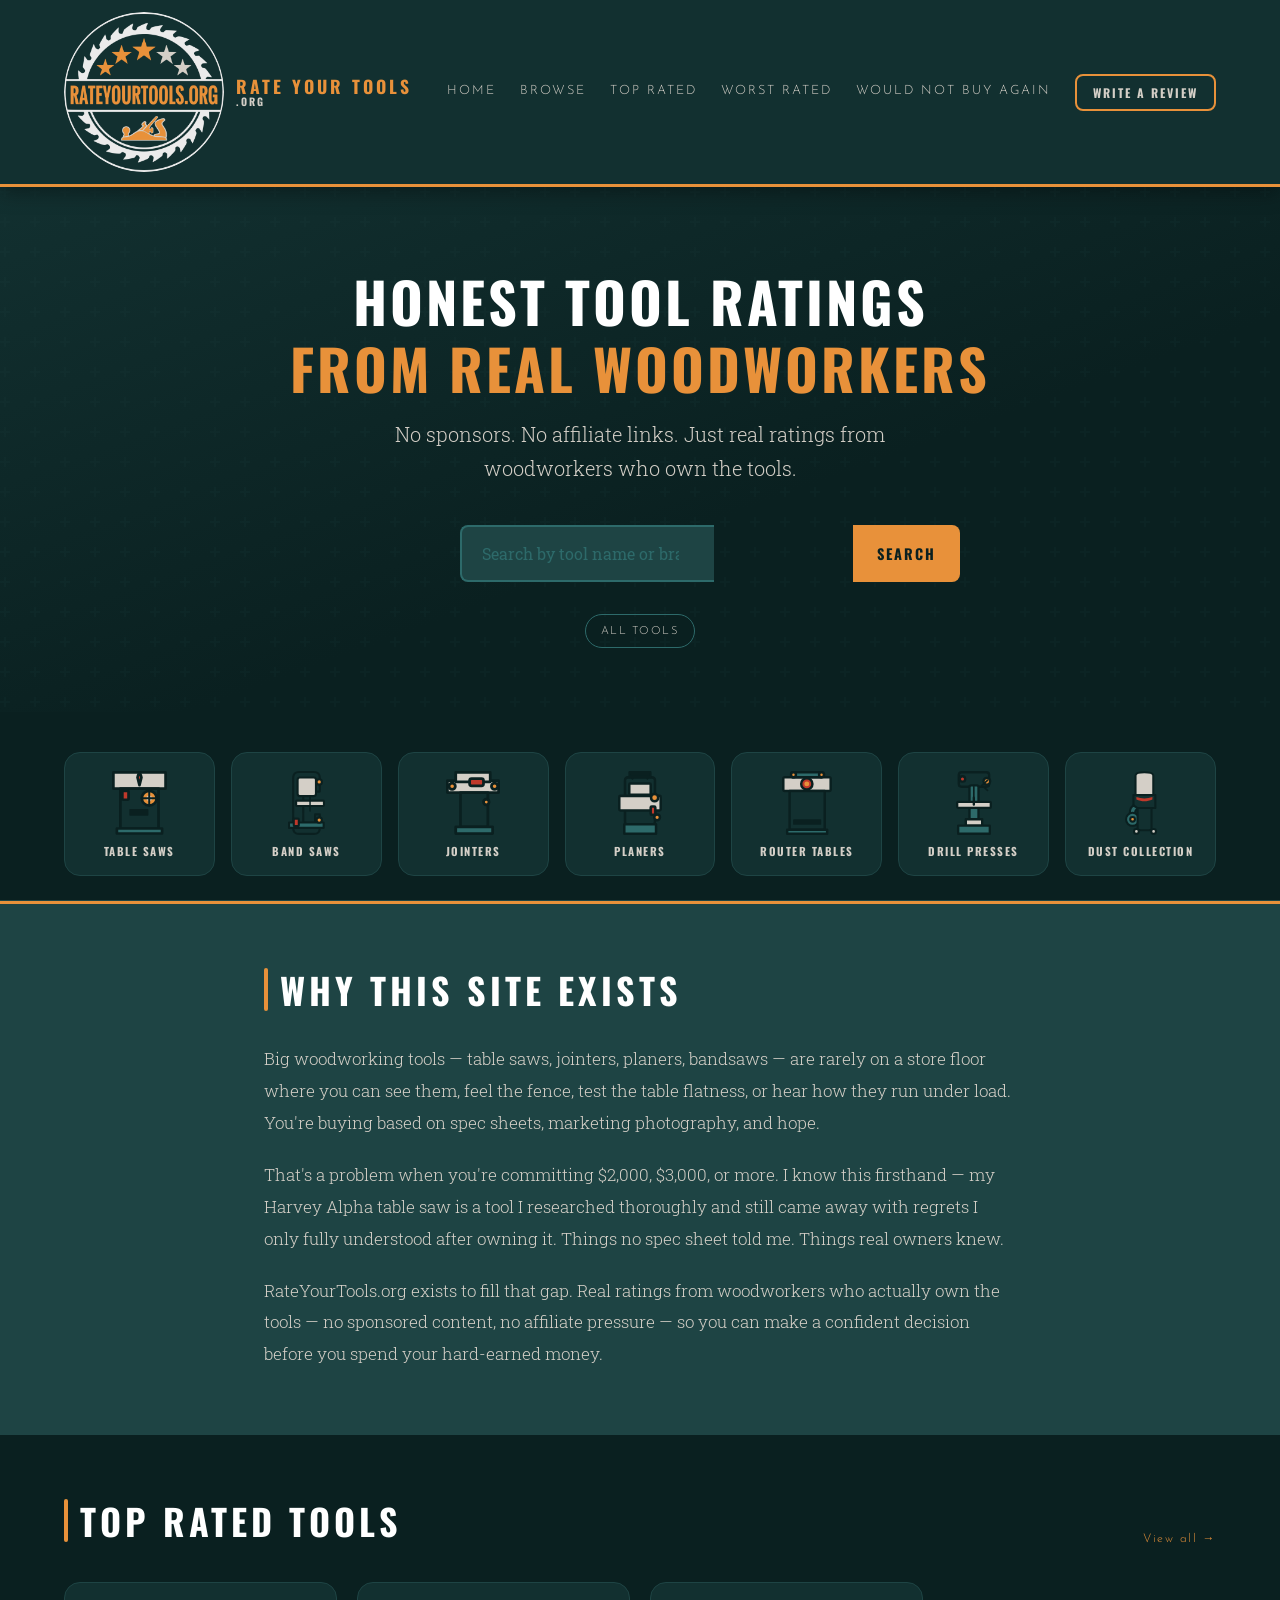
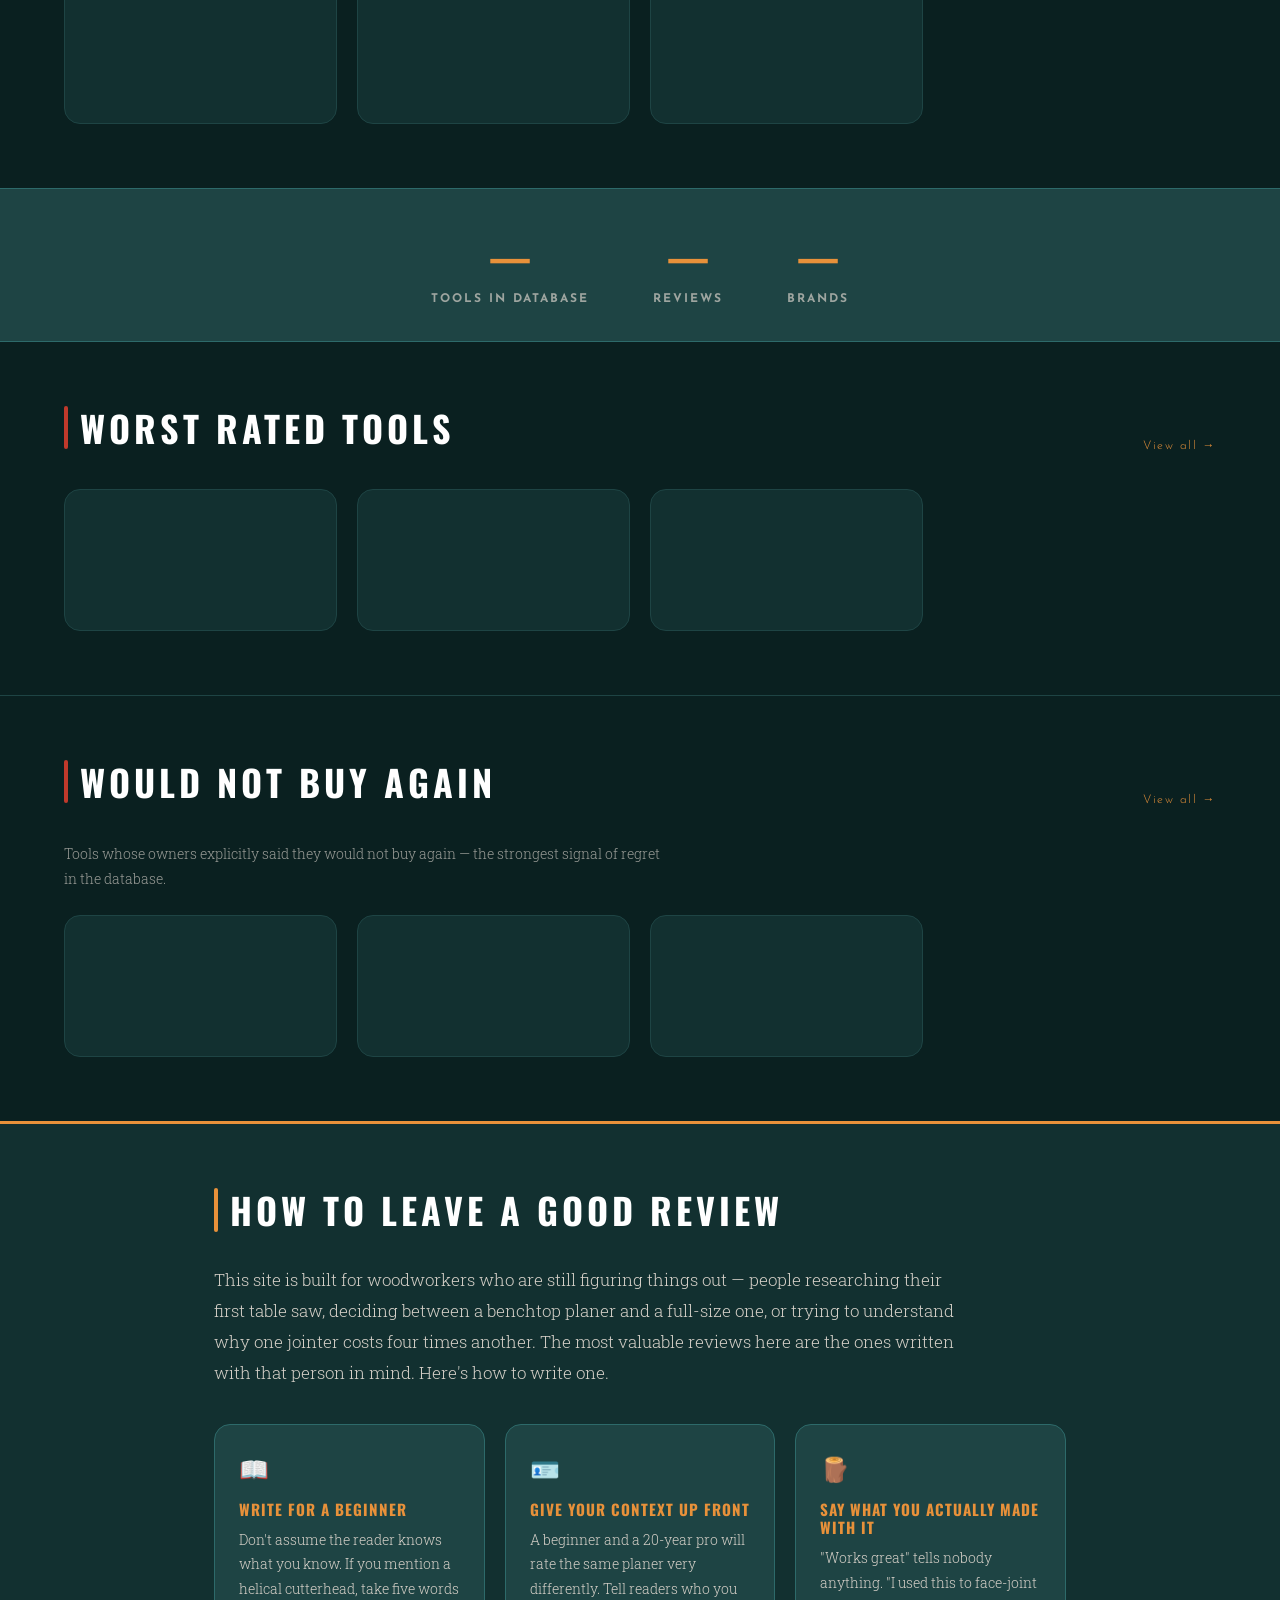
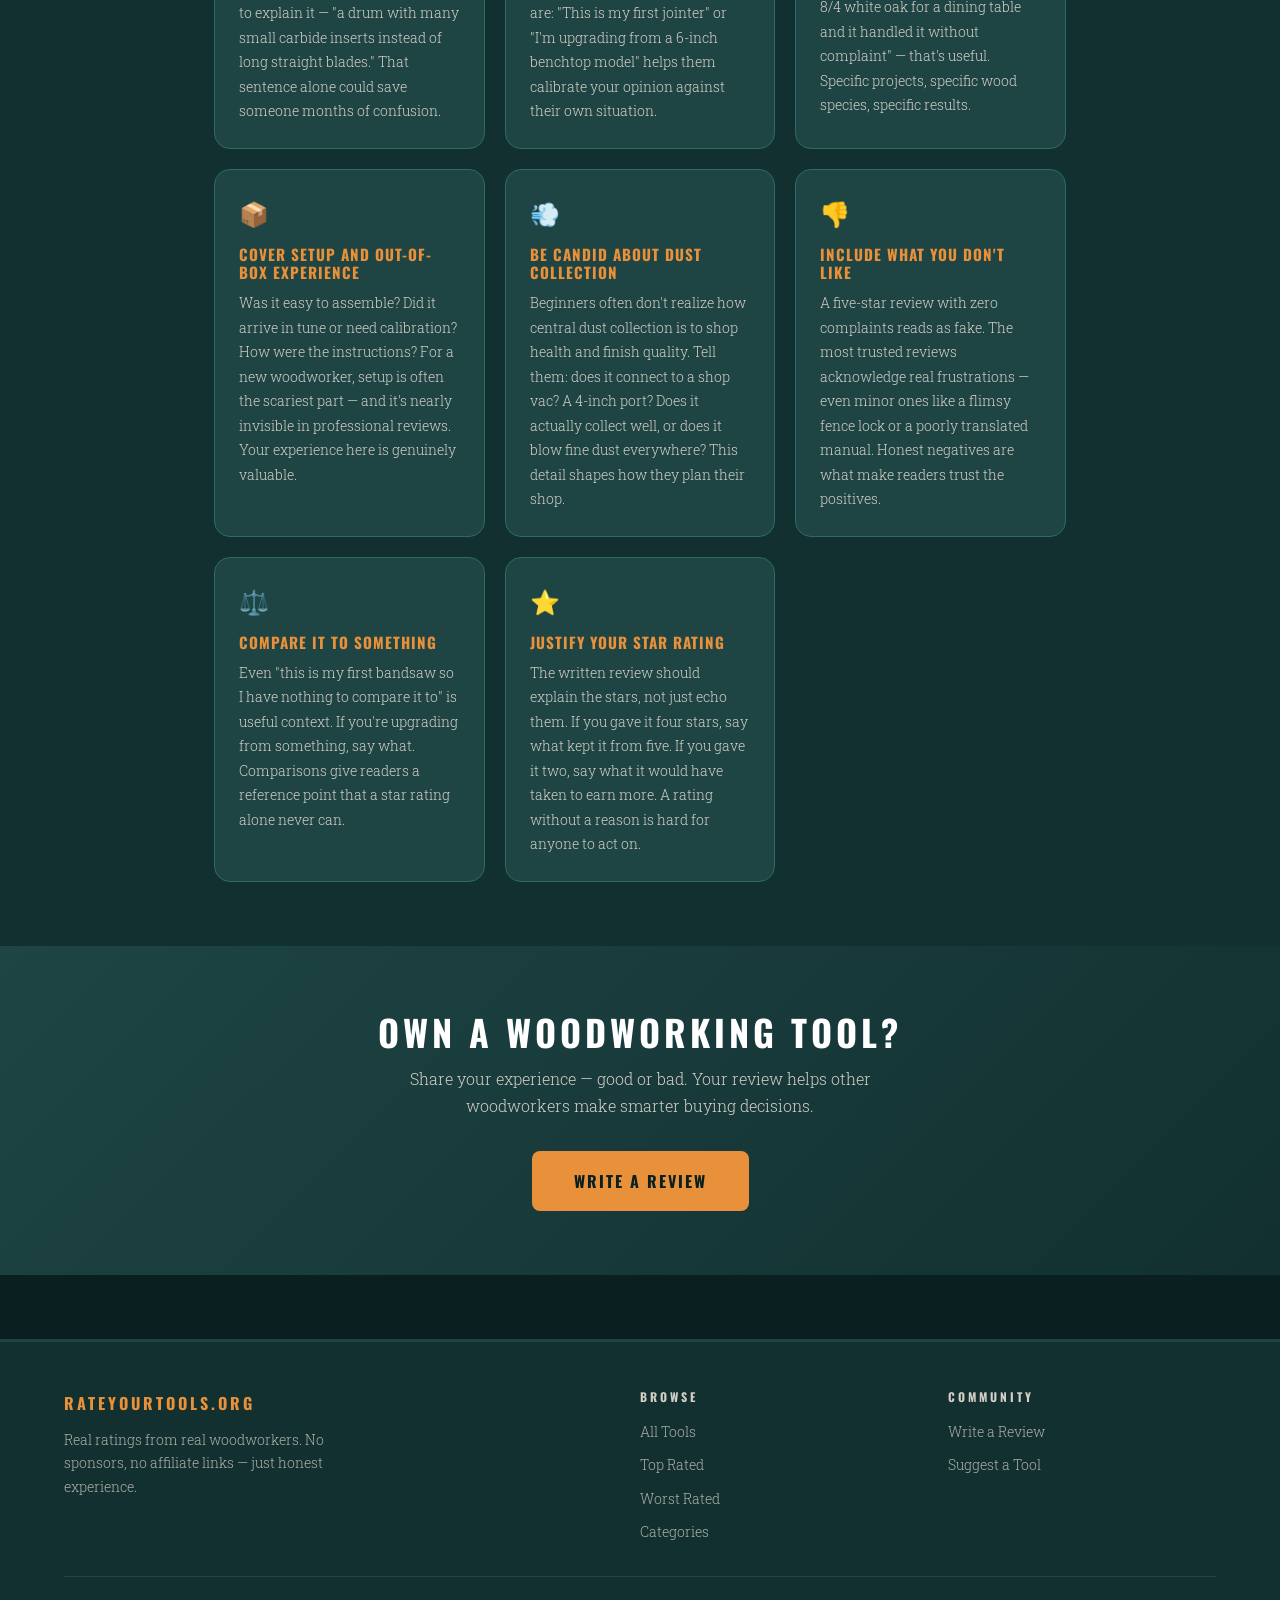
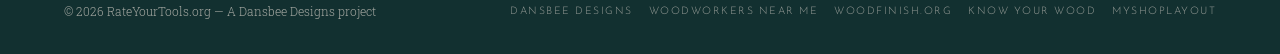
==== commit 41ac2a22: "added no buy option" ====
--- a/index.html
+++ b/index.html
@@ -31,6 +31,7 @@
       <a href="/browse.html">Browse</a>
       <a href="/browse.html?sort=top">Top Rated</a>
       <a href="/browse.html?sort=worst">Worst Rated</a>
+      <a href="/browse.html?sort=no-buy">Would NOT Buy Again</a>
       <button class="btn btn-outline btn-sm nav-cta" id="write-review-nav">Write a Review</button>
     </nav>
   </div>
@@ -145,6 +146,45 @@
     </div>
     <div class="tools-grid" id="worst-tools">
       <!-- Skeleton -->
+      <div class="tool-card" style="pointer-events:none">
+        <div class="tool-card-body" style="gap:.75rem">
+          <div class="skeleton" style="height:12px;width:50%"></div>
+          <div class="skeleton" style="height:20px;width:85%"></div>
+          <div class="skeleton" style="height:12px;width:40%"></div>
+          <div class="skeleton" style="height:12px;width:30%;margin-top:.5rem"></div>
+        </div>
+      </div>
+      <div class="tool-card" style="pointer-events:none">
+        <div class="tool-card-body" style="gap:.75rem">
+          <div class="skeleton" style="height:12px;width:50%"></div>
+          <div class="skeleton" style="height:20px;width:85%"></div>
+          <div class="skeleton" style="height:12px;width:40%"></div>
+          <div class="skeleton" style="height:12px;width:30%;margin-top:.5rem"></div>
+        </div>
+      </div>
+      <div class="tool-card" style="pointer-events:none">
+        <div class="tool-card-body" style="gap:.75rem">
+          <div class="skeleton" style="height:12px;width:50%"></div>
+          <div class="skeleton" style="height:20px;width:85%"></div>
+          <div class="skeleton" style="height:12px;width:40%"></div>
+          <div class="skeleton" style="height:12px;width:30%;margin-top:.5rem"></div>
+        </div>
+      </div>
+    </div>
+  </div>
+</section>
+
+<!-- ─── Would NOT Buy Again ────────────────────────────────────────────── -->
+<section class="section">
+  <div class="container">
+    <div class="section-header">
+      <h2><span class="accent-bar" style="background:var(--red)"></span>Would NOT Buy Again</h2>
+      <a href="/browse.html?sort=no-buy">View all →</a>
+    </div>
+    <p style="color:rgba(212,207,199,0.7);font-size:.9rem;margin-bottom:1.5rem;max-width:600px;">
+      Tools whose owners explicitly said they would not buy again — the strongest signal of regret in the database.
+    </p>
+    <div class="tools-grid" id="no-buy-tools">
       <div class="tool-card" style="pointer-events:none">
         <div class="tool-card-body" style="gap:.75rem">
           <div class="skeleton" style="height:12px;width:50%"></div>
@@ -468,17 +508,19 @@
     </a>`;
 }
 
-// ── Load top & worst ───────────────────────────────────────────────────
+// ── Load top, worst & no-buy ───────────────────────────────────────────
 async function loadRankings() {
   try {
-    const [topData, worstData, allData] = await Promise.all([
+    const [topData, worstData, noBuyData, allData] = await Promise.all([
       API.get('/tools', { sort: 'top',    limit: 4 }),
       API.get('/tools', { sort: 'worst',  limit: 4 }),
+      API.get('/tools', { sort: 'no-buy', limit: 4 }),
       API.get('/tools', { limit: 1 }),
     ]);
 
-    const topEl   = document.getElementById('top-tools');
-    const worstEl = document.getElementById('worst-tools');
+    const topEl    = document.getElementById('top-tools');
+    const worstEl  = document.getElementById('worst-tools');
+    const noBuyEl  = document.getElementById('no-buy-tools');
 
     topEl.innerHTML = topData.tools.length
       ? topData.tools.map((t, i) => toolCard(t, i + 1)).join('')
@@ -487,6 +529,10 @@
     worstEl.innerHTML = worstData.tools.length
       ? worstData.tools.map((t, i) => toolCard(t, i + 1, true)).join('')
       : `<div class="empty-state"><div class="icon">🔧</div><h3>No reviews yet</h3><p>Be the first to rate a tool!</p></div>`;
+
+    noBuyEl.innerHTML = noBuyData.tools.length
+      ? noBuyData.tools.map((t, i) => toolCard(t, i + 1, true)).join('')
+      : `<div class="empty-state"><div class="icon">✅</div><h3>None yet</h3><p>No tools with "Would NOT buy again" reviews.</p></div>`;
 
     // Stats
     const brandsData = await API.get('/tools', { mode: 'brands' });
